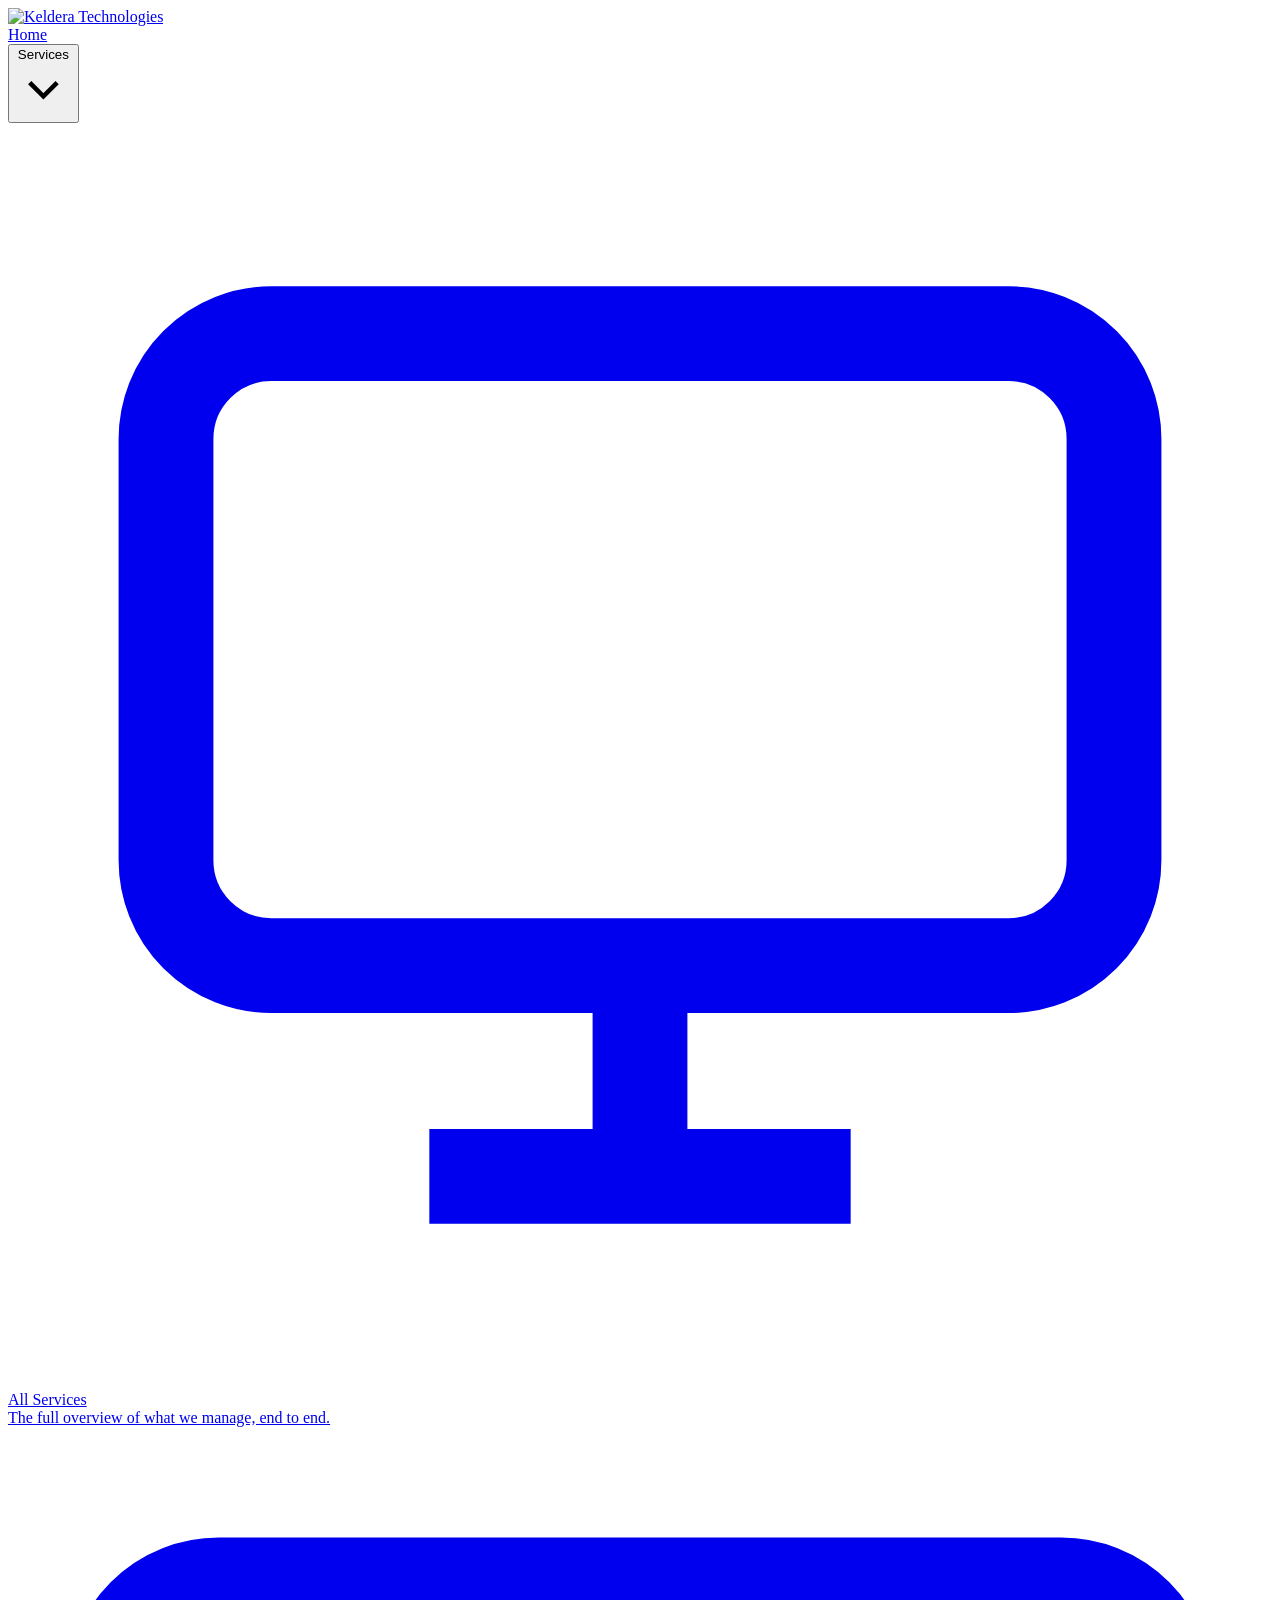
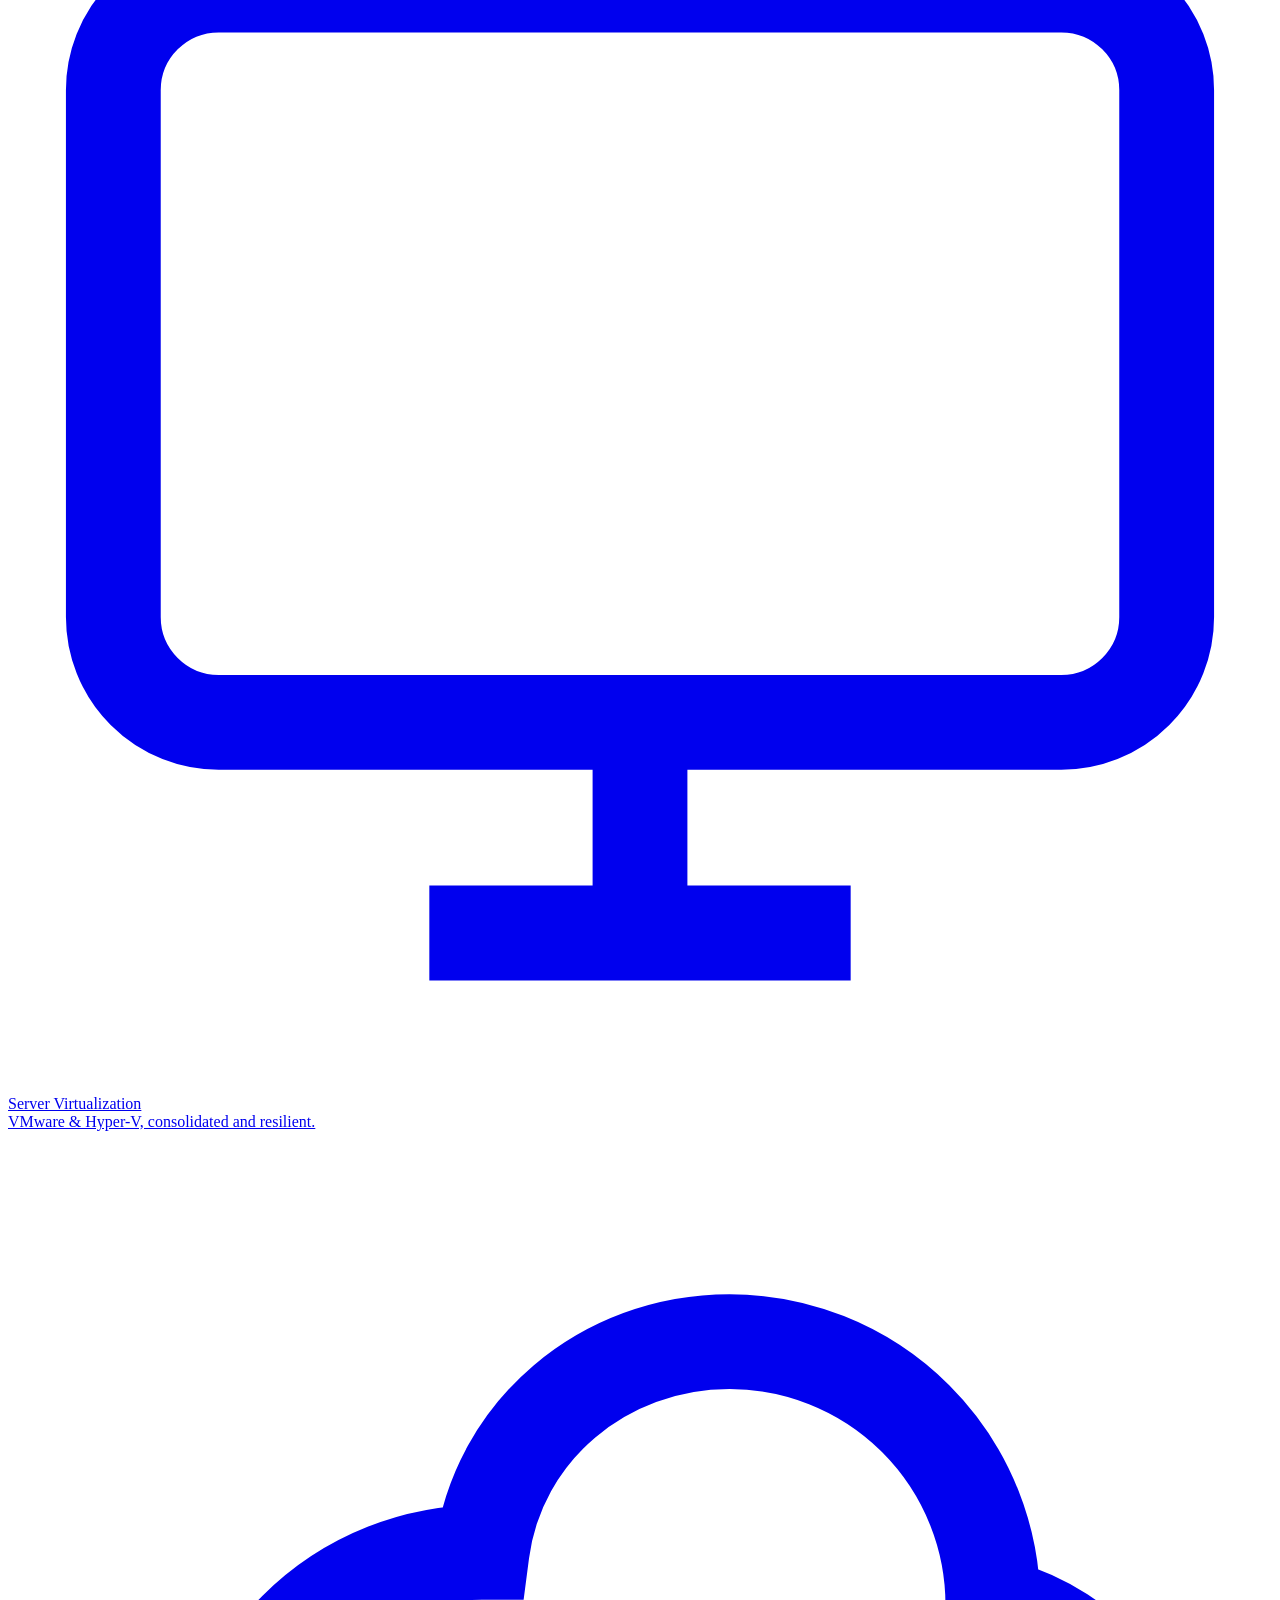
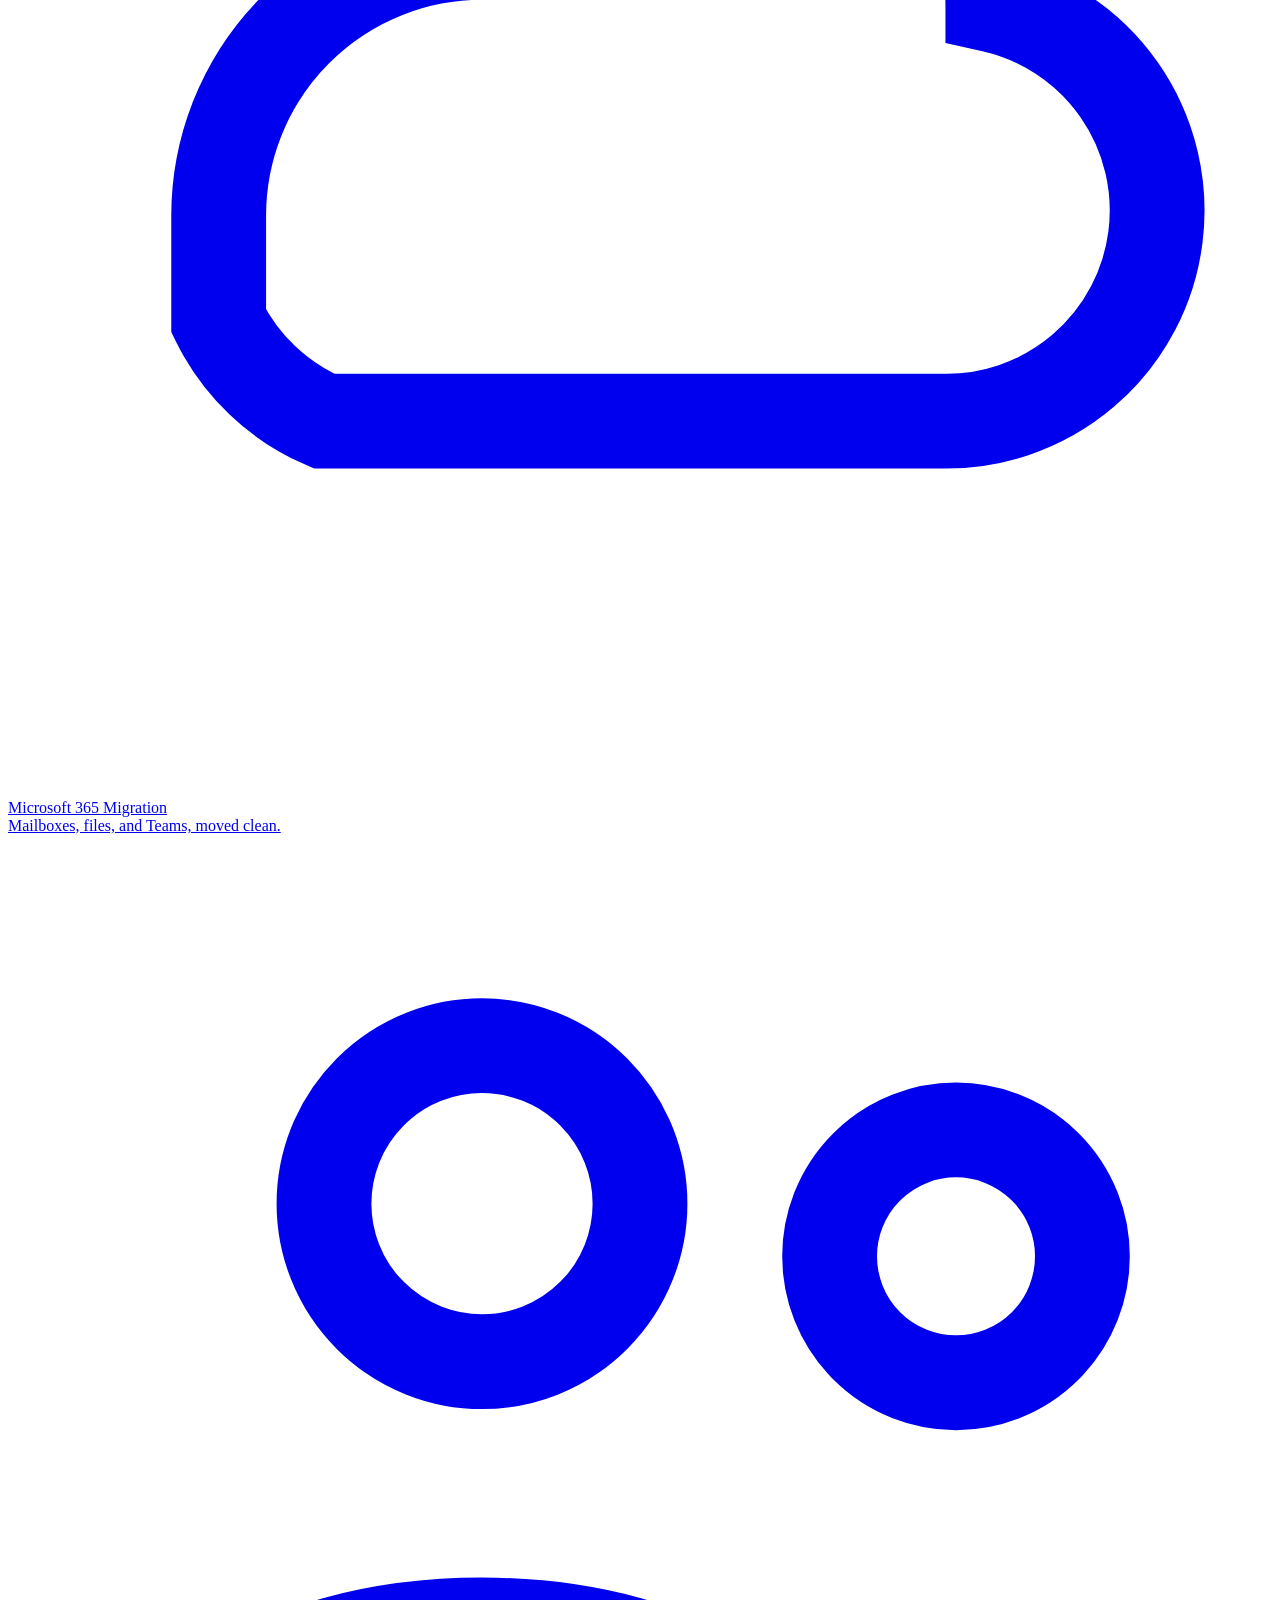
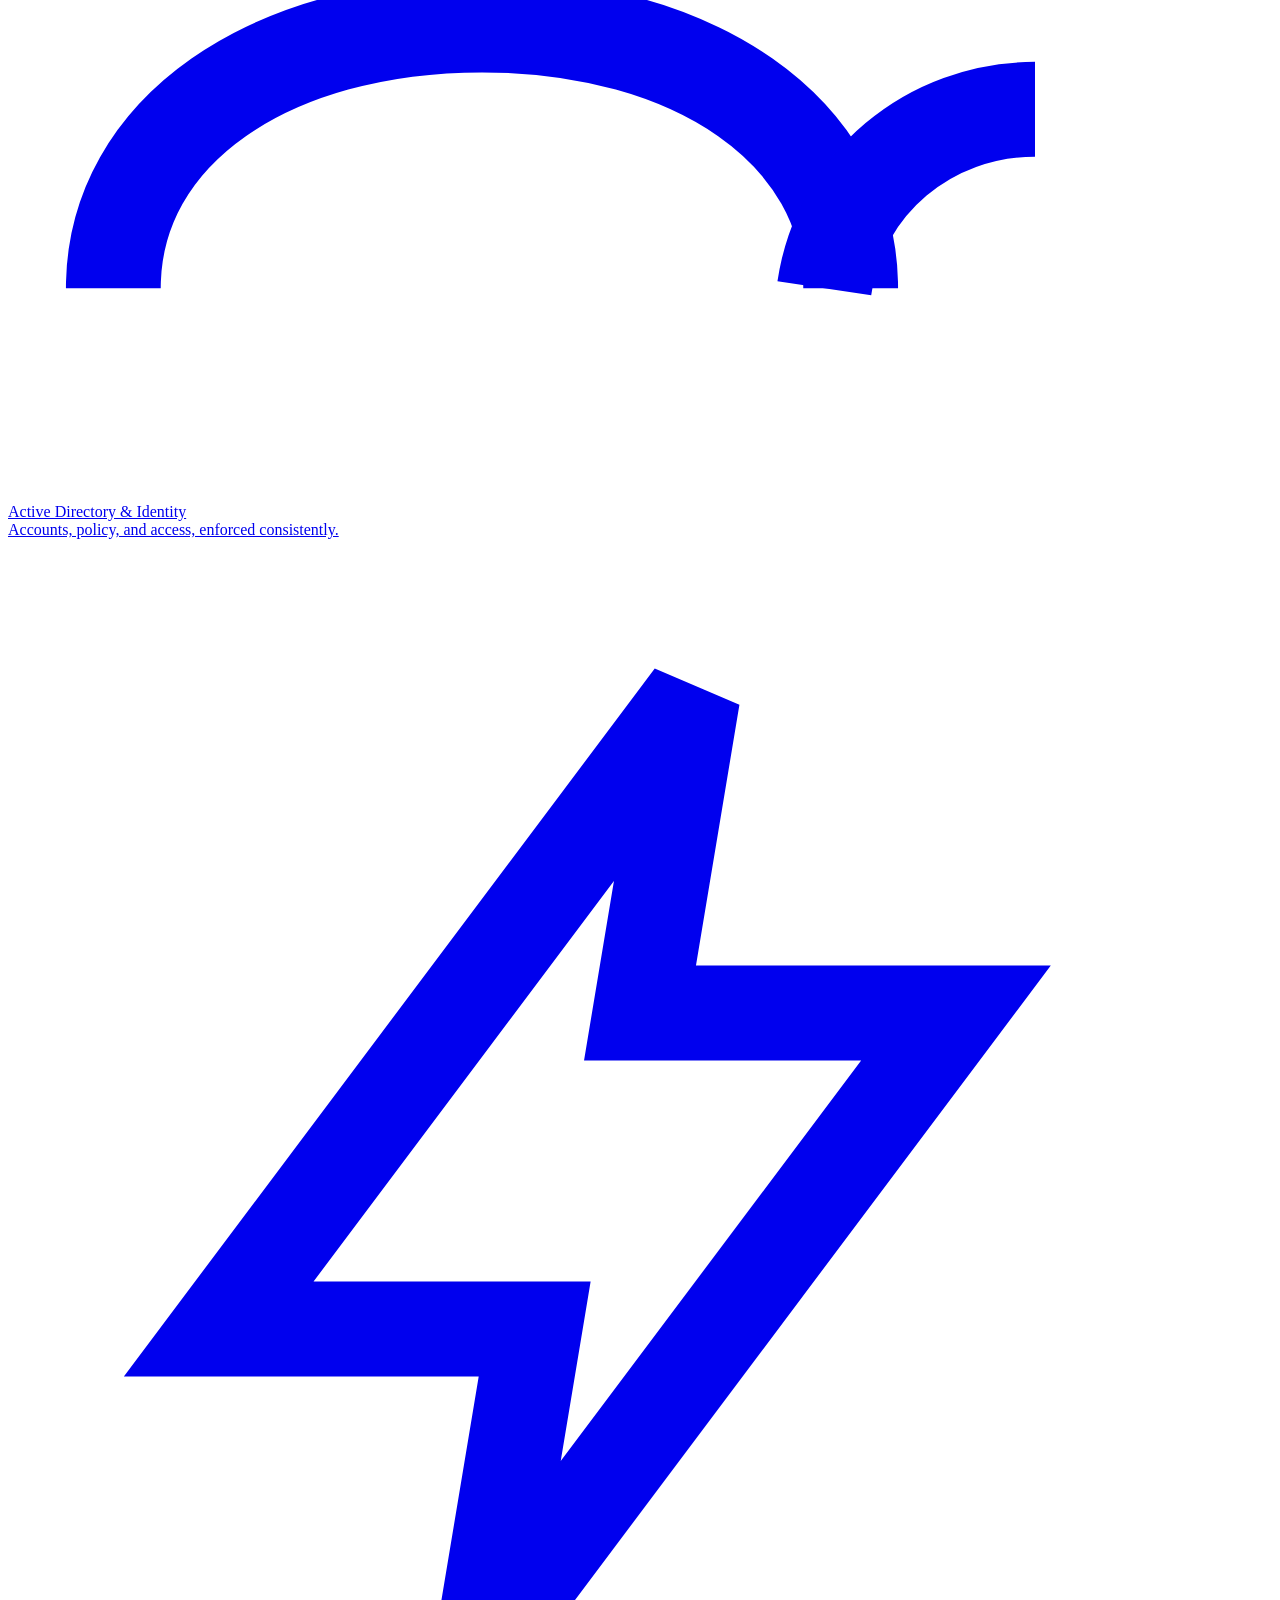
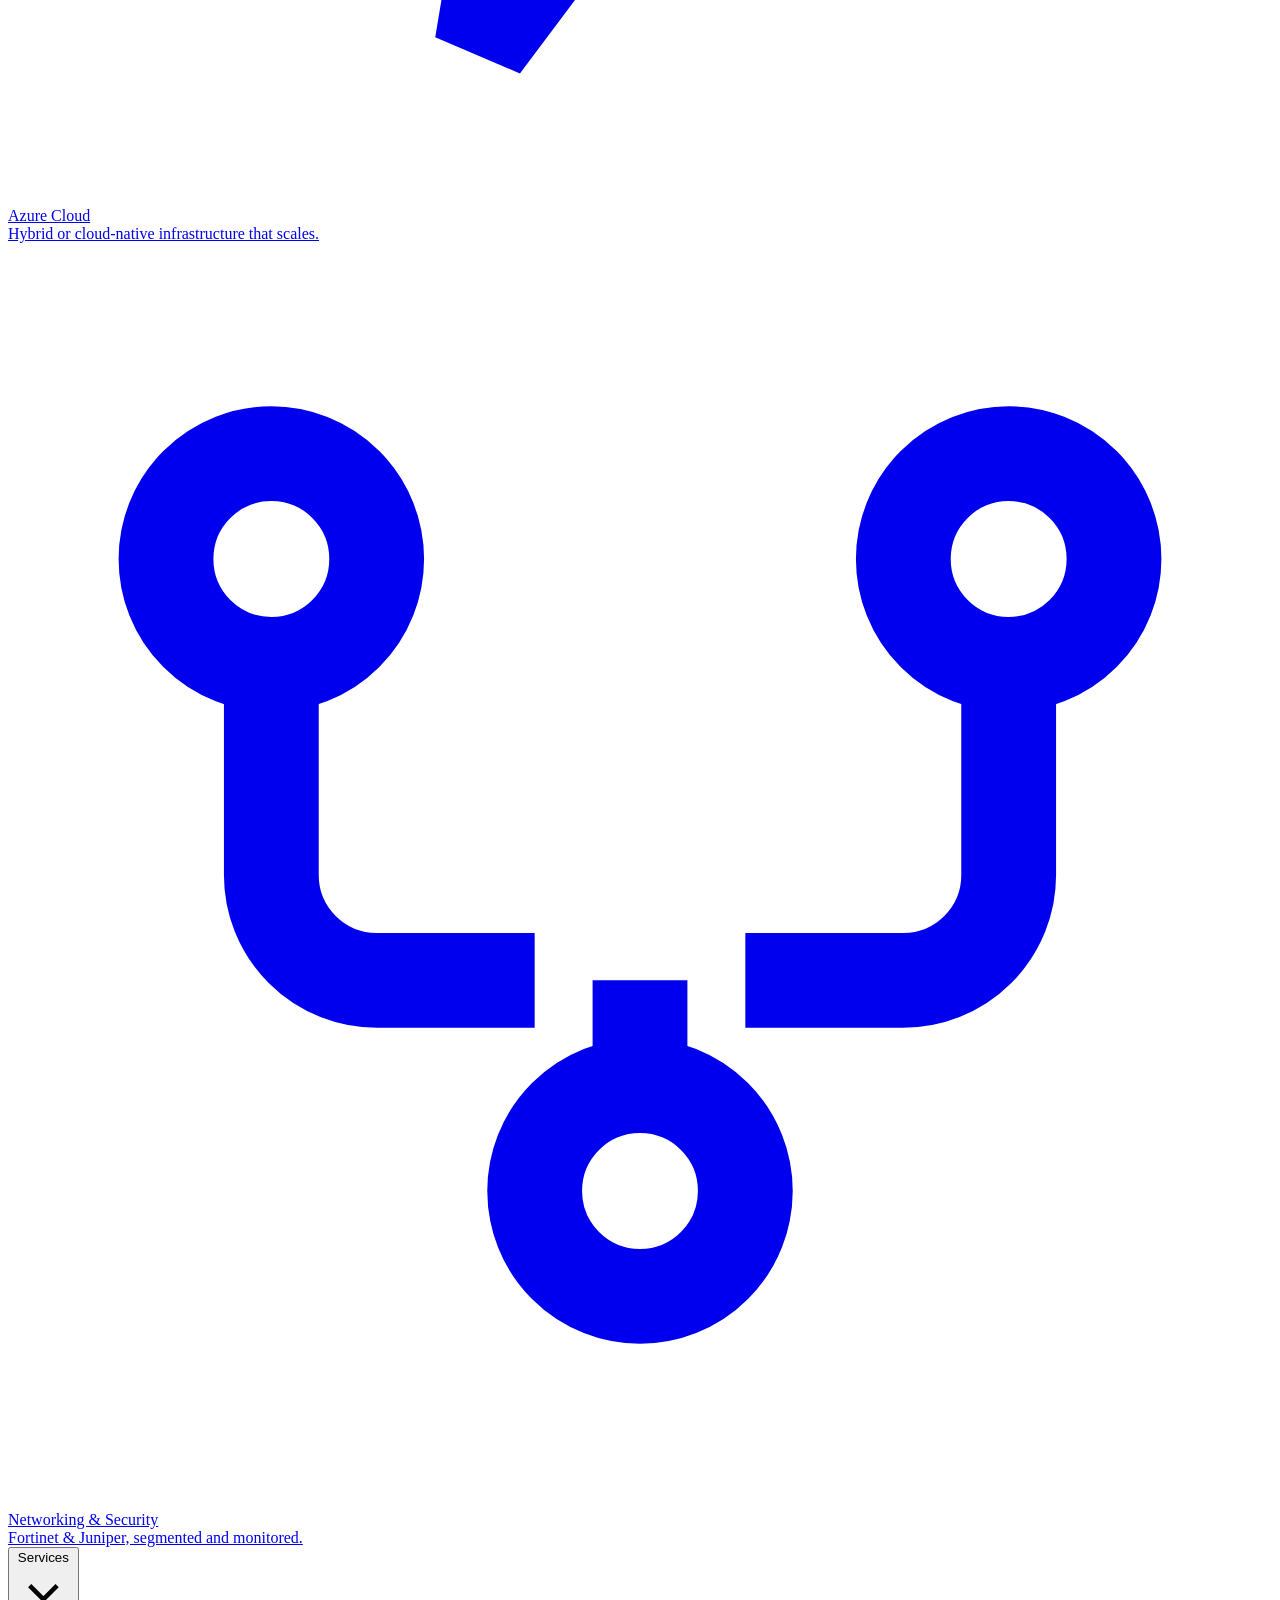
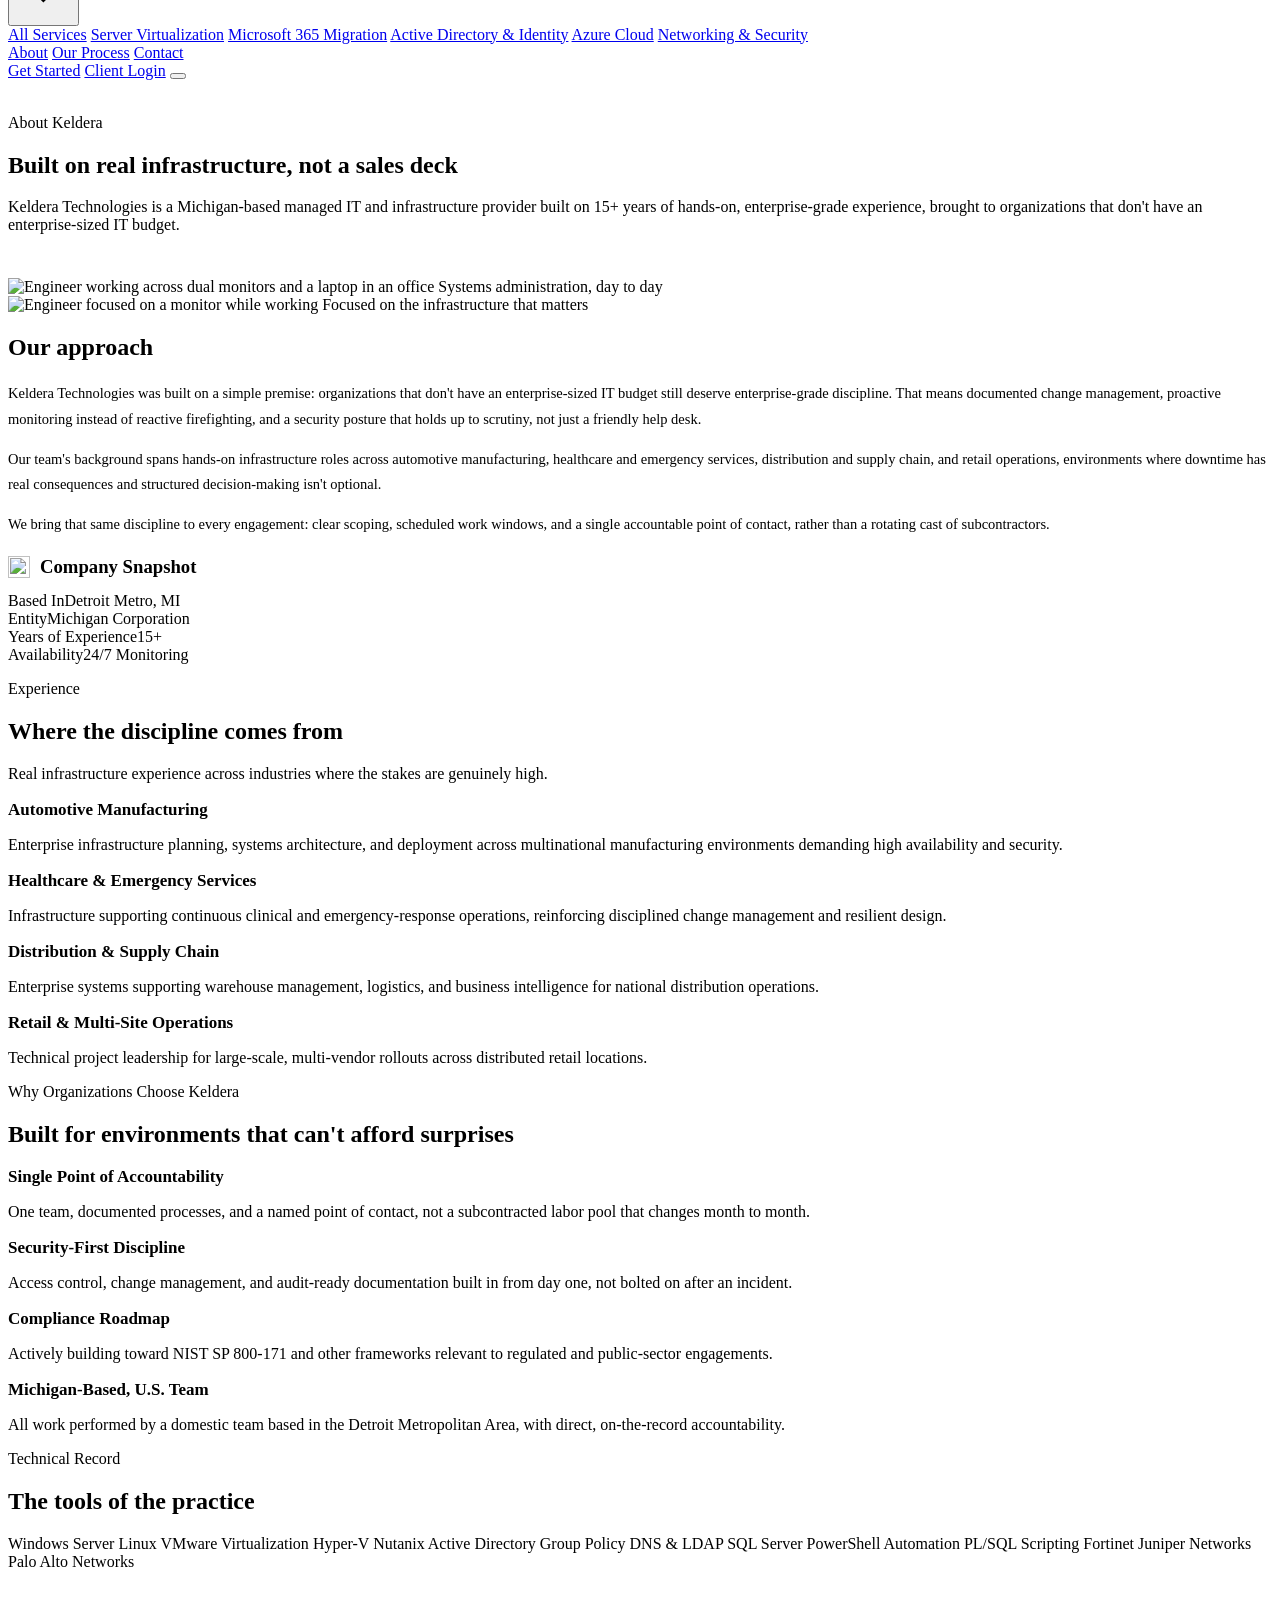
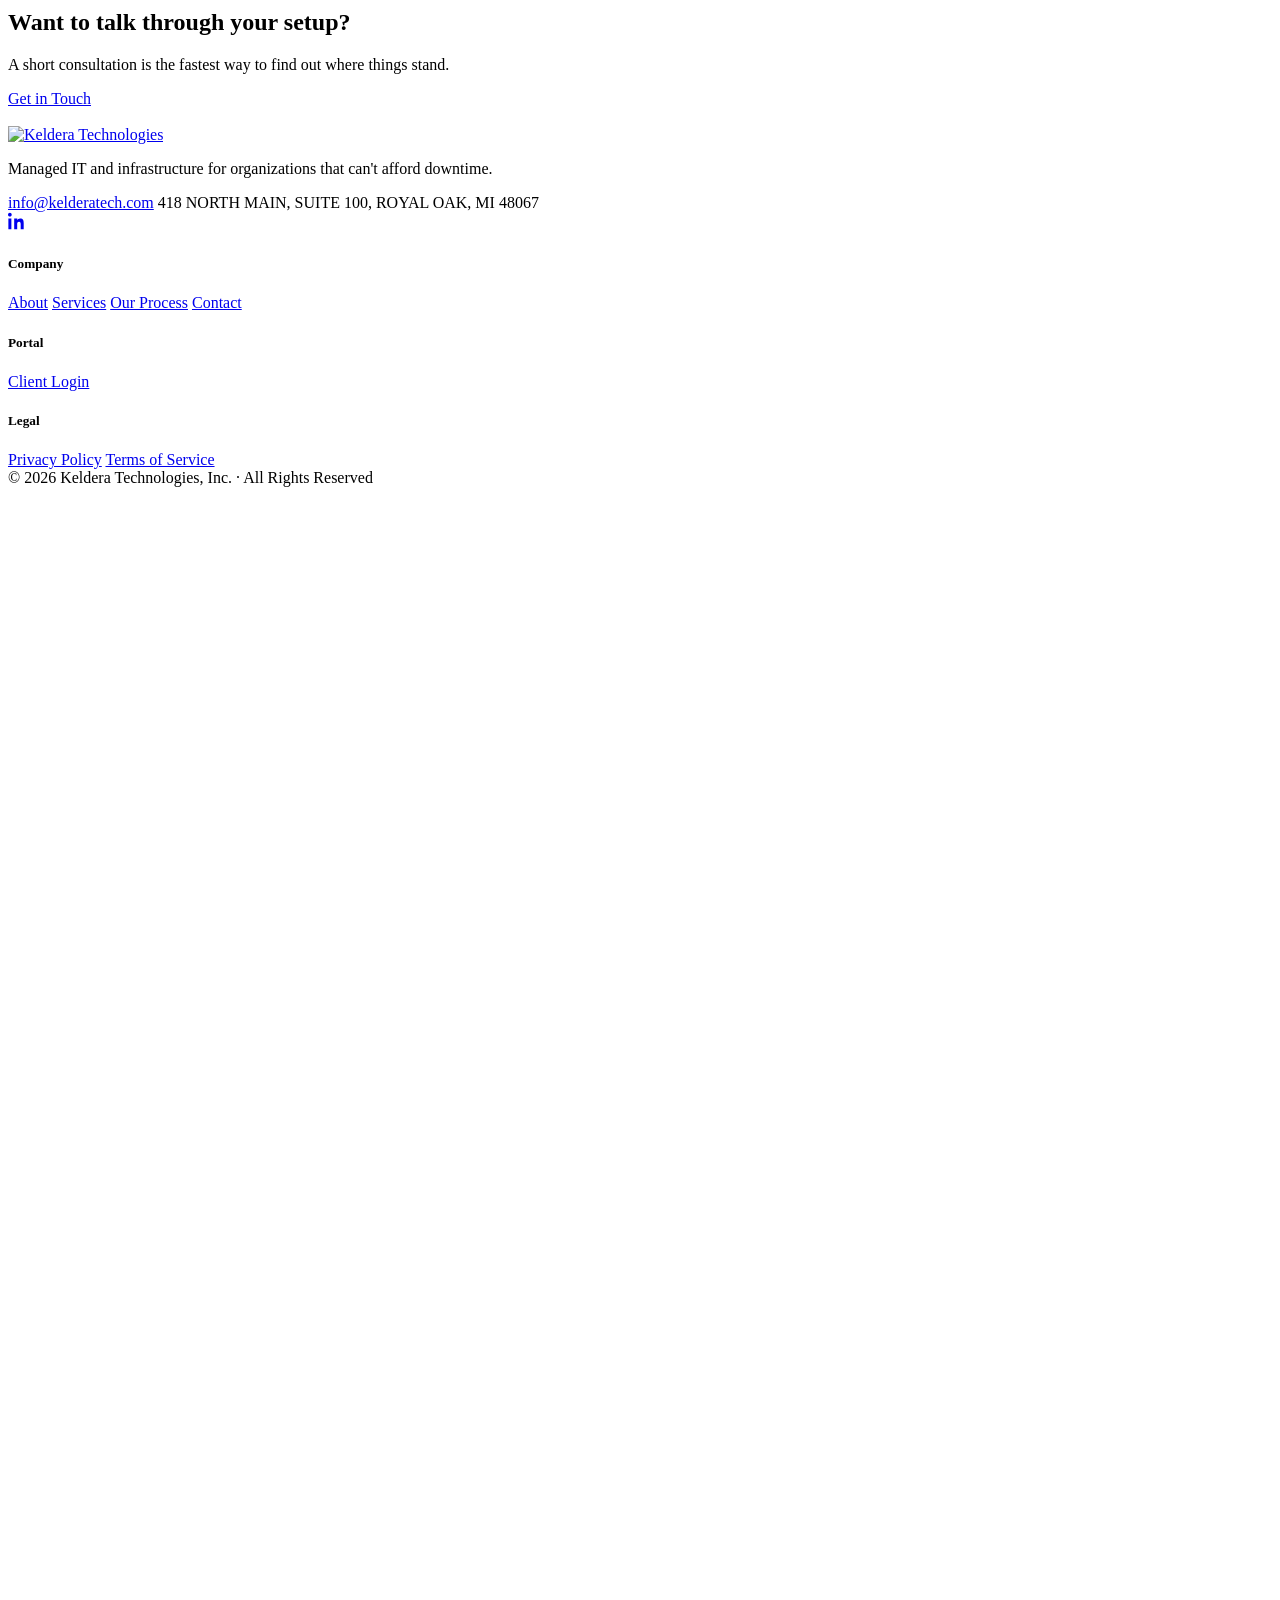
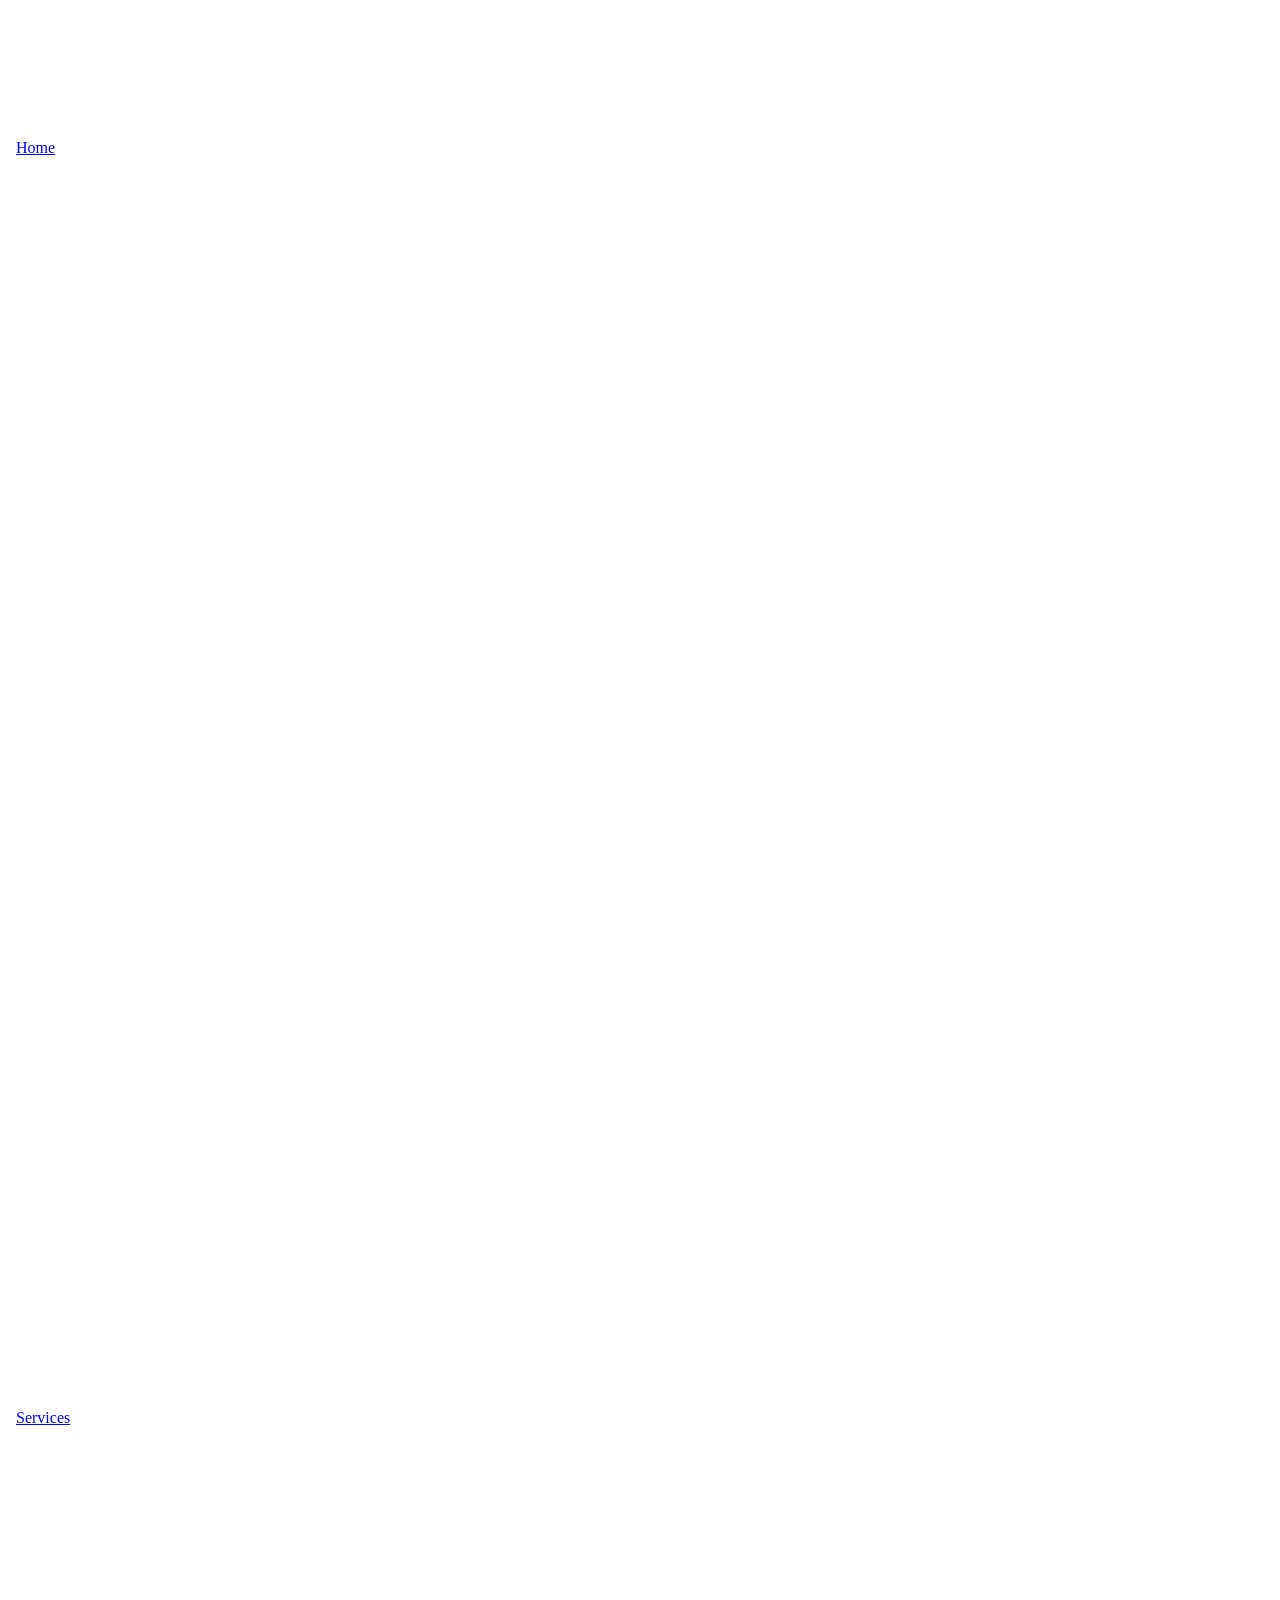
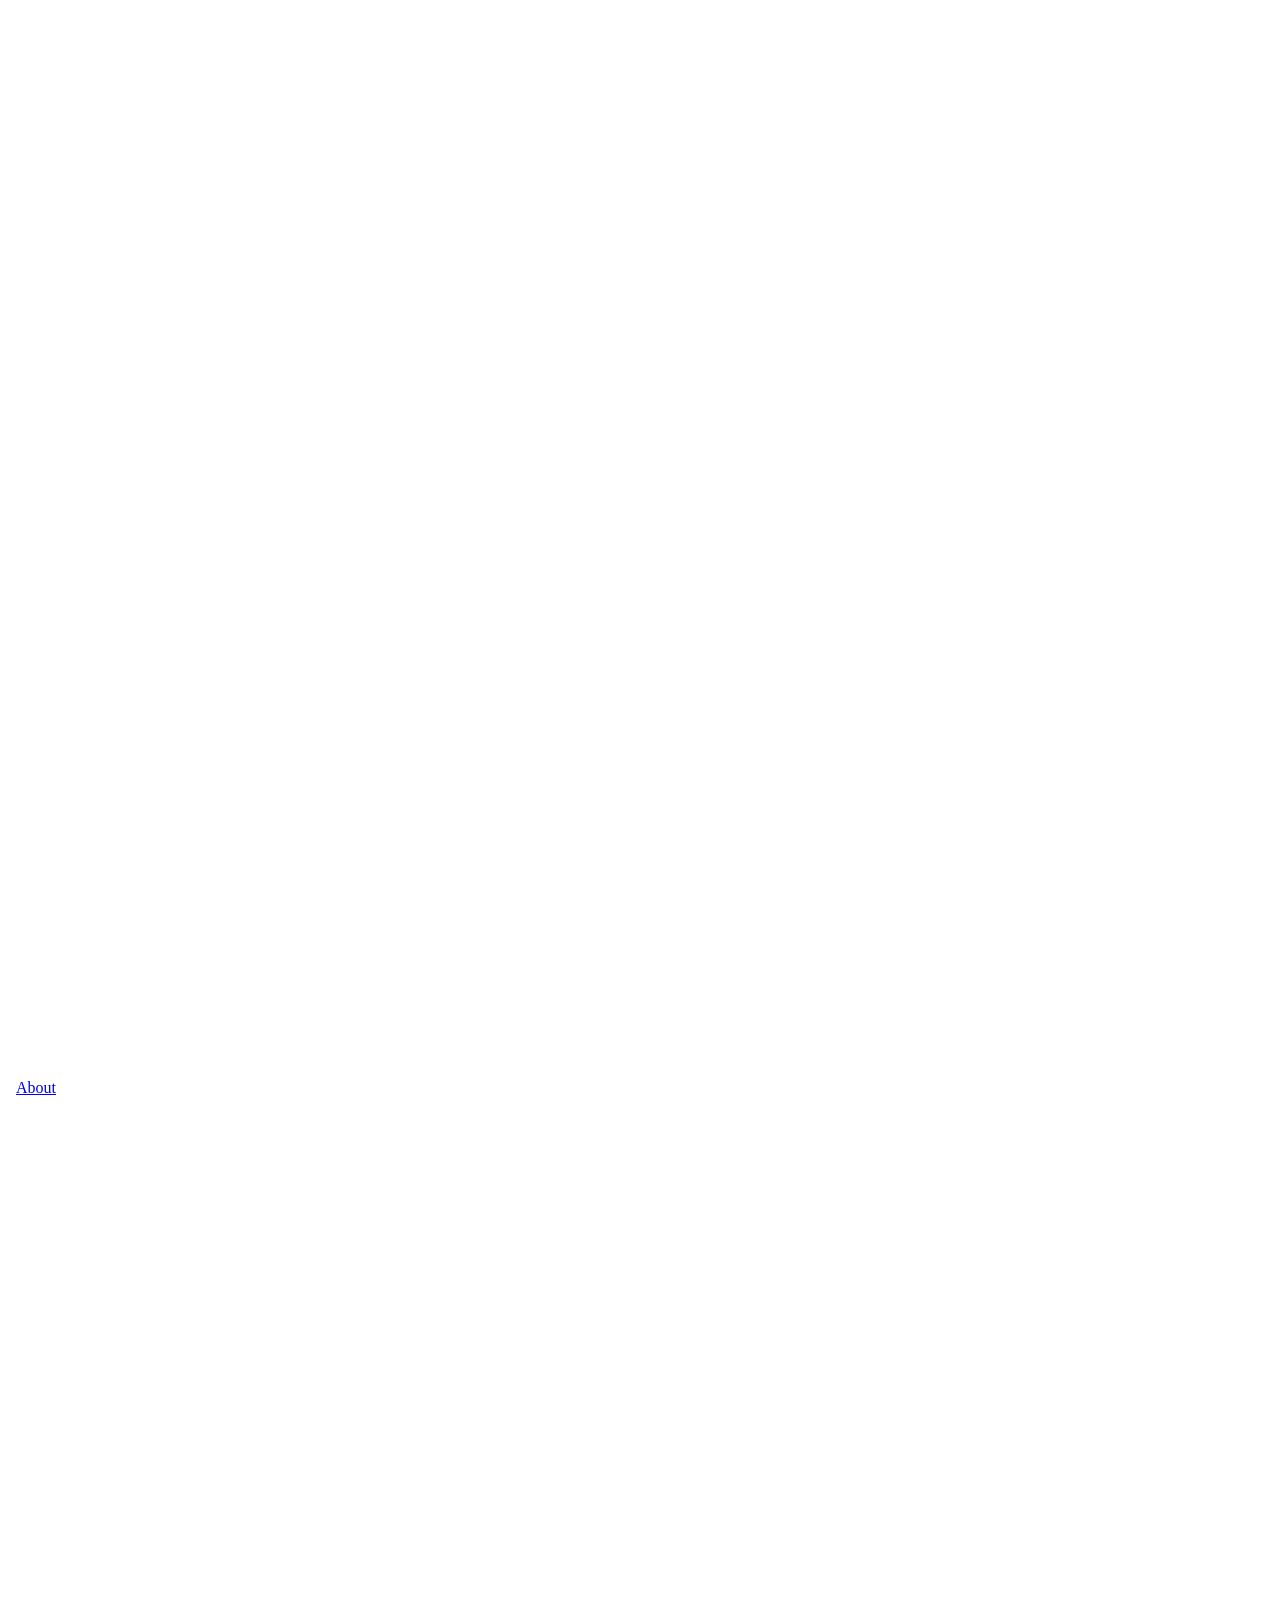
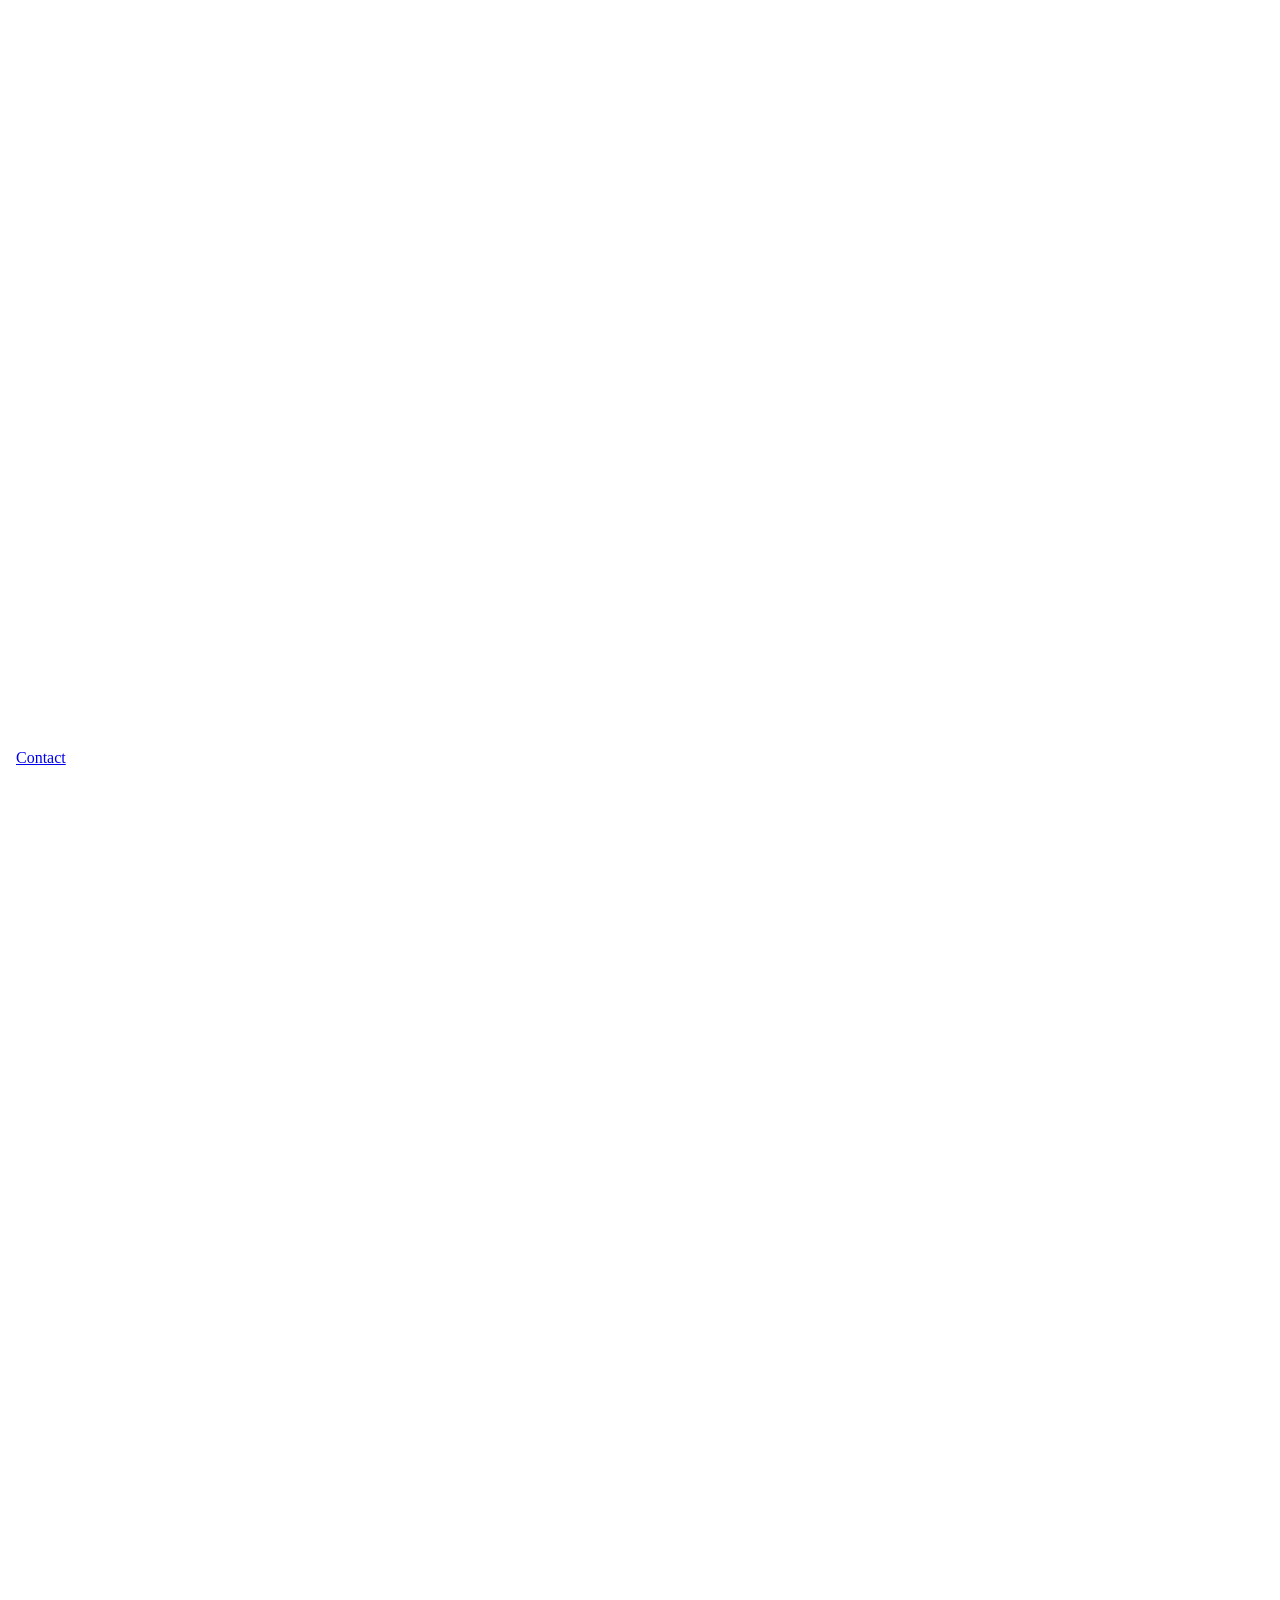
==== about.html @ b7cd6fa1 "Add files via upload" ====
<!DOCTYPE html>
<html lang="en">
<head>
<meta charset="UTF-8">
<meta name="viewport" content="width=device-width, initial-scale=1.0">
<title>About, Keldera Technologies</title>
<meta name="description" content="Keldera Technologies is a Michigan-based managed IT and infrastructure provider built on 15+ years of hands-on experience across automotive, healthcare, distribution, and retail environments.">
<link rel="preconnect" href="https://fonts.googleapis.com">
<link rel="preconnect" href="https://fonts.gstatic.com" crossorigin>
<link href="https://fonts.googleapis.com/css2?family=Manrope:wght@500;600;700;800&family=Inter:wght@400;500;600;700&family=JetBrains+Mono:wght@400;500&display=swap" rel="stylesheet">
<link rel="icon" type="image/svg+xml" href="assets/img/favicon.svg">
<link rel="stylesheet" href="assets/style.css">
</head>
<body>

<header class="nav">
  <div class="nav-inner container">
    <a href="index.html" class="brand">
      <img src="assets/img/logo.svg" alt="Keldera Technologies" class="brand-logo">
    </a>
    <nav class="nav-links">
      <a href="index.html">Home</a>

      <div class="nav-item">
        <button class="dropdown-trigger" aria-haspopup="true" aria-expanded="false">
          Services
          <svg class="chev" viewBox="0 0 24 24" fill="none" stroke="currentColor" stroke-width="2"><path d="M6 9l6 6 6-6"/></svg>
        </button>
        <div class="dropdown-panel">
          <a href="services.html" class="dd-all">
            <div class="dd-icon"><svg viewBox="0 0 24 24" fill="none" stroke="currentColor" stroke-width="1.8"><rect x="3" y="4" width="18" height="12" rx="2"/><path d="M8 20h8M12 16v4"/></svg></div>
            <div><div class="dd-title">All Services</div><div class="dd-desc">The full overview of what we manage, end to end.</div></div>
          </a>
          <a href="services.html#virtualization">
            <div class="dd-icon"><svg viewBox="0 0 24 24" fill="none" stroke="currentColor" stroke-width="1.8"><rect x="2" y="3" width="20" height="14" rx="2"/><path d="M8 21h8M12 17v4"/></svg></div>
            <div><div class="dd-title">Server Virtualization</div><div class="dd-desc">VMware &amp; Hyper-V, consolidated and resilient.</div></div>
          </a>
          <a href="services.html#m365">
            <div class="dd-icon"><svg viewBox="0 0 24 24" fill="none" stroke="currentColor" stroke-width="1.8"><path d="M4 13a5 5 0 0 1 5-5c.3-2.3 2.3-4 4.7-4a5 5 0 0 1 5 5 4 4 0 0 1-1 7.9H6a4 4 0 0 1-2-1.9z"/></svg></div>
            <div><div class="dd-title">Microsoft 365 Migration</div><div class="dd-desc">Mailboxes, files, and Teams, moved clean.</div></div>
          </a>
          <a href="services.html#active-directory">
            <div class="dd-icon"><svg viewBox="0 0 24 24" fill="none" stroke="currentColor" stroke-width="1.8"><circle cx="9" cy="7" r="3"/><path d="M2 20c0-3 3-5 7-5s7 2 7 5"/><circle cx="18" cy="8" r="2.4"/><path d="M15.5 20c.3-2 2-3.4 4-3.4"/></svg></div>
            <div><div class="dd-title">Active Directory &amp; Identity</div><div class="dd-desc">Accounts, policy, and access, enforced consistently.</div></div>
          </a>
          <a href="services.html#azure">
            <div class="dd-icon"><svg viewBox="0 0 24 24" fill="none" stroke="currentColor" stroke-width="1.8"><path d="M13 3L4 15h6l-1 6 9-12h-6l1-6z"/></svg></div>
            <div><div class="dd-title">Azure Cloud</div><div class="dd-desc">Hybrid or cloud-native infrastructure that scales.</div></div>
          </a>
          <a href="services.html#networking">
            <div class="dd-icon"><svg viewBox="0 0 24 24" fill="none" stroke="currentColor" stroke-width="1.8"><circle cx="5" cy="6" r="2"/><circle cx="19" cy="6" r="2"/><circle cx="12" cy="18" r="2"/><path d="M5 8v4a2 2 0 0 0 2 2h3M19 8v4a2 2 0 0 1-2 2h-3M12 14v2"/></svg></div>
            <div><div class="dd-title">Networking &amp; Security</div><div class="dd-desc">Fortinet &amp; Juniper, segmented and monitored.</div></div>
          </a>
        </div>
      </div>

      <button class="mobile-sub-toggle">
        Services
        <svg class="chev" viewBox="0 0 24 24" fill="none" stroke="currentColor" stroke-width="2"><path d="M6 9l6 6 6-6"/></svg>
      </button>
      <div class="mobile-sub-panel">
        <a href="services.html">All Services</a>
        <a href="services.html#virtualization">Server Virtualization</a>
        <a href="services.html#m365">Microsoft 365 Migration</a>
        <a href="services.html#active-directory">Active Directory &amp; Identity</a>
        <a href="services.html#azure">Azure Cloud</a>
        <a href="services.html#networking">Networking &amp; Security</a>
      </div>

      <a href="about.html">About</a>
      <a href="index.html#process">Our Process</a>
      <a href="contact.html">Contact</a>
    </nav>
    <div class="nav-actions">
      <a href="contact.html" class="btn btn-ghost">Get Started</a>
      <a href="login.html" class="btn btn-grad">Client Login</a>
      <button class="nav-toggle" aria-label="Toggle menu" aria-expanded="false">
        <span class="bars"><span></span><span></span><span></span></span>
      </button>
    </div>
  </div>
</header>
<div class="nav-overlay"></div>

<main>
  <section class="simple-page wm-host" style="padding-bottom:0;">
    <img src="assets/img/favicon.svg" class="watermark wm-tr" alt="">
    <div class="container">
      <p class="eyebrow reveal in">About Keldera</p>
      <h1 class="reveal in">Built on real infrastructure, not a sales deck</h1>
      <p class="section-lead reveal in" style="margin-top:14px; margin-bottom:44px;">Keldera Technologies is a Michigan-based managed IT and infrastructure provider built on 15+ years of hands-on, enterprise-grade experience, brought to organizations that don't have an enterprise-sized IT budget.</p>
    </div>
  </section>

  <section class="section-tight" style="padding-top:0;">
    <div class="container">
      <div class="photo-grid cols-2 reveal">
        <div class="photo-card">
          <img src="assets/img/eng-dual-monitors.jpg" alt="Engineer working across dual monitors and a laptop in an office">
          <span class="cap">Systems administration, day to day</span>
        </div>
        <div class="photo-card">
          <img src="assets/img/eng-focused.jpg" alt="Engineer focused on a monitor while working">
          <span class="cap">Focused on the infrastructure that matters</span>
        </div>
      </div>
    </div>
  </section>

  <section class="section-tight">
    <div class="container grid-2" style="align-items:start; gap:40px;">
      <div class="reveal">
        <h2 class="h-section" style="font-size:24px;">Our approach</h2>
        <p style="font-size:14.5px; line-height:1.75; color:var(--text-dim); margin-bottom:14px;">Keldera Technologies was built on a simple premise: organizations that don't have an enterprise-sized IT budget still deserve enterprise-grade discipline. That means documented change management, proactive monitoring instead of reactive firefighting, and a security posture that holds up to scrutiny, not just a friendly help desk.</p>
        <p style="font-size:14.5px; line-height:1.75; color:var(--text-dim); margin-bottom:14px;">Our team's background spans hands-on infrastructure roles across automotive manufacturing, healthcare and emergency services, distribution and supply chain, and retail operations, environments where downtime has real consequences and structured decision-making isn't optional.</p>
        <p style="font-size:14.5px; line-height:1.75; color:var(--text-dim);">We bring that same discipline to every engagement: clear scoping, scheduled work windows, and a single accountable point of contact, rather than a rotating cast of subcontractors.</p>
      </div>
      <div class="reveal">
        <div class="card">
          <h3 style="margin-bottom:14px; display:flex; align-items:center; gap:10px;"><img src="assets/img/favicon.svg" alt="" style="width:22px;height:22px;">Company Snapshot</h3>
          <div class="status-rows">
            <div class="status-row"><span class="name">Based In</span><span class="val">Detroit Metro, MI</span></div>
            <div class="status-row"><span class="name">Entity</span><span class="val">Michigan Corporation</span></div>
            <div class="status-row"><span class="name">Years of Experience</span><span class="val">15+</span></div>
            <div class="status-row"><span class="name">Availability</span><span class="val">24/7 Monitoring</span></div>
          </div>
        </div>
      </div>
    </div>
  </section>

  <section class="section-tint-azure">
    <div class="container">
      <div class="section-head reveal">
        <p class="eyebrow">Experience</p>
        <h2 class="h-section">Where the discipline comes from</h2>
        <p class="section-lead">Real infrastructure experience across industries where the stakes are genuinely high.</p>
      </div>
      <div class="grid-2" style="gap:24px;">
        <div class="card reveal">
          <h3 style="font-size:17px; margin-bottom:8px;">Automotive Manufacturing</h3>
          <p>Enterprise infrastructure planning, systems architecture, and deployment across multinational manufacturing environments demanding high availability and security.</p>
        </div>
        <div class="card reveal">
          <h3 style="font-size:17px; margin-bottom:8px;">Healthcare &amp; Emergency Services</h3>
          <p>Infrastructure supporting continuous clinical and emergency-response operations, reinforcing disciplined change management and resilient design.</p>
        </div>
        <div class="card reveal">
          <h3 style="font-size:17px; margin-bottom:8px;">Distribution &amp; Supply Chain</h3>
          <p>Enterprise systems supporting warehouse management, logistics, and business intelligence for national distribution operations.</p>
        </div>
        <div class="card reveal">
          <h3 style="font-size:17px; margin-bottom:8px;">Retail &amp; Multi-Site Operations</h3>
          <p>Technical project leadership for large-scale, multi-vendor rollouts across distributed retail locations.</p>
        </div>
      </div>
    </div>
  </section>

  <section class="section-tight">
    <div class="container">
      <div class="section-head reveal">
        <p class="eyebrow">Why Organizations Choose Keldera</p>
        <h2 class="h-section">Built for environments that can't afford surprises</h2>
      </div>
      <div class="grid-2" style="gap:24px;">
        <div class="card reveal">
          <h3 style="font-size:17px; margin-bottom:8px;">Single Point of Accountability</h3>
          <p>One team, documented processes, and a named point of contact, not a subcontracted labor pool that changes month to month.</p>
        </div>
        <div class="card reveal">
          <h3 style="font-size:17px; margin-bottom:8px;">Security-First Discipline</h3>
          <p>Access control, change management, and audit-ready documentation built in from day one, not bolted on after an incident.</p>
        </div>
        <div class="card reveal">
          <h3 style="font-size:17px; margin-bottom:8px;">Compliance Roadmap</h3>
          <p>Actively building toward NIST SP 800-171 and other frameworks relevant to regulated and public-sector engagements.</p>
        </div>
        <div class="card reveal">
          <h3 style="font-size:17px; margin-bottom:8px;">Michigan-Based, U.S. Team</h3>
          <p>All work performed by a domestic team based in the Detroit Metropolitan Area, with direct, on-the-record accountability.</p>
        </div>
      </div>
    </div>
  </section>

  <section>
    <div class="container">
      <div class="section-head reveal">
        <p class="eyebrow">Technical Record</p>
        <h2 class="h-section">The tools of the practice</h2>
      </div>
      <div class="pill-grid reveal">
        <span class="pill">Windows Server</span>
        <span class="pill">Linux</span>
        <span class="pill">VMware Virtualization</span>
        <span class="pill">Hyper-V</span>
        <span class="pill">Nutanix</span>
        <span class="pill">Active Directory</span>
        <span class="pill">Group Policy</span>
        <span class="pill">DNS & LDAP</span>
        <span class="pill">SQL Server</span>
        <span class="pill">PowerShell Automation</span>
        <span class="pill">PL/SQL Scripting</span>
        <span class="pill">Fortinet</span>
        <span class="pill">Juniper Networks</span>
        <span class="pill">Palo Alto Networks</span>
      </div>
    </div>
  </section>

  <section>
    <div class="container">
      <div class="cta-band reveal">
        <img src="assets/img/favicon.svg" class="seal-badge cta-seal" alt="">
        <h2>Want to talk through your setup?</h2>
        <p>A short consultation is the fastest way to find out where things stand.</p>
        <a href="contact.html" class="btn btn-grad btn-lg">Get in Touch</a>
      </div>
    </div>
  </section>
</main>

<footer>
  <img src="assets/img/favicon.svg" class="watermark wm-navy wm-br" alt="">
  <div class="container">
    <div class="footer-grid">
      <div class="footer-brand">
        <a href="index.html" class="brand">
          <img src="assets/img/logo-reversed.svg" alt="Keldera Technologies" class="brand-logo">
        </a>
        <p>Managed IT and infrastructure for organizations that can't afford downtime.</p>
        <div class="footer-contact">
          <a href="mailto:info@kelderatech.com">info@kelderatech.com</a>
          <span>418 NORTH MAIN, SUITE 100, ROYAL OAK, MI 48067</span>
        </div>
        <div class="social-row">
          <a href="https://www.linkedin.com/company/keldera-technologies" target="_blank" rel="noopener" aria-label="Keldera Technologies on LinkedIn" class="social-icon">
            <svg viewBox="0 0 24 24" fill="currentColor" width="18" height="18"><path d="M4.98 3.5C4.98 4.88 3.87 6 2.5 6S0 4.88 0 3.5 1.12 1 2.5 1s2.48 1.12 2.48 2.5zM.5 8.75h4V23h-4V8.75zM8.5 8.75h3.83v1.95h.05c.53-1 1.83-2.05 3.77-2.05 4.03 0 4.77 2.65 4.77 6.1V23h-4v-6.5c0-1.55-.03-3.55-2.17-3.55-2.17 0-2.5 1.7-2.5 3.44V23h-4V8.75z"/></svg>
          </a>
        </div>
      </div>
      <div class="footer-col">
        <h5>Company</h5>
        <a href="about.html">About</a>
        <a href="services.html">Services</a>
        <a href="index.html#process">Our Process</a>
        <a href="contact.html">Contact</a>
      </div>
      <div class="footer-col">
        <h5>Portal</h5>
        <a href="login.html">Client Login</a>
      </div>
      <div class="footer-col">
        <h5>Legal</h5>
        <a href="privacy.html">Privacy Policy</a>
        <a href="terms.html">Terms of Service</a>
      </div>
    </div>
    <div class="footer-bottom">
      <span>© 2026 Keldera Technologies, Inc. &middot; All Rights Reserved</span>
      
    </div>
  </div>
</footer>

<nav class="tabbar">
  <div class="tabbar-inner container" style="padding:0 8px;">
    <a href="index.html" class="tab"><svg viewBox="0 0 24 24" fill="none" stroke-width="1.8"><path d="M3 11l9-8 9 8M5 10v10h14V10"/></svg>Home</a>
    <a href="services.html" class="tab"><svg viewBox="0 0 24 24" fill="none" stroke-width="1.8"><rect x="4" y="4" width="7" height="7"/><rect x="13" y="4" width="7" height="7"/><rect x="4" y="13" width="7" height="7"/><rect x="13" y="13" width="7" height="7"/></svg>Services</a>
    <a href="about.html" class="tab"><svg viewBox="0 0 24 24" fill="none" stroke-width="1.8"><circle cx="12" cy="8" r="4"/><path d="M4 20c0-4 4-6 8-6s8 2 8 6"/></svg>About</a>
    <a href="contact.html" class="tab"><svg viewBox="0 0 24 24" fill="none" stroke-width="1.8"><path d="M4 6h16v12H4z"/><path d="M4 7l8 6 8-6"/></svg>Contact</a>
    <a href="login.html" class="tab"><svg viewBox="0 0 24 24" fill="none" stroke-width="1.8"><rect x="5" y="10" width="14" height="10" rx="2"/><path d="M8 10V7a4 4 0 0 1 8 0v3"/></svg>Login</a>
  </div>
</nav>

<script src="assets/script.js"></script>
</body>
</html>
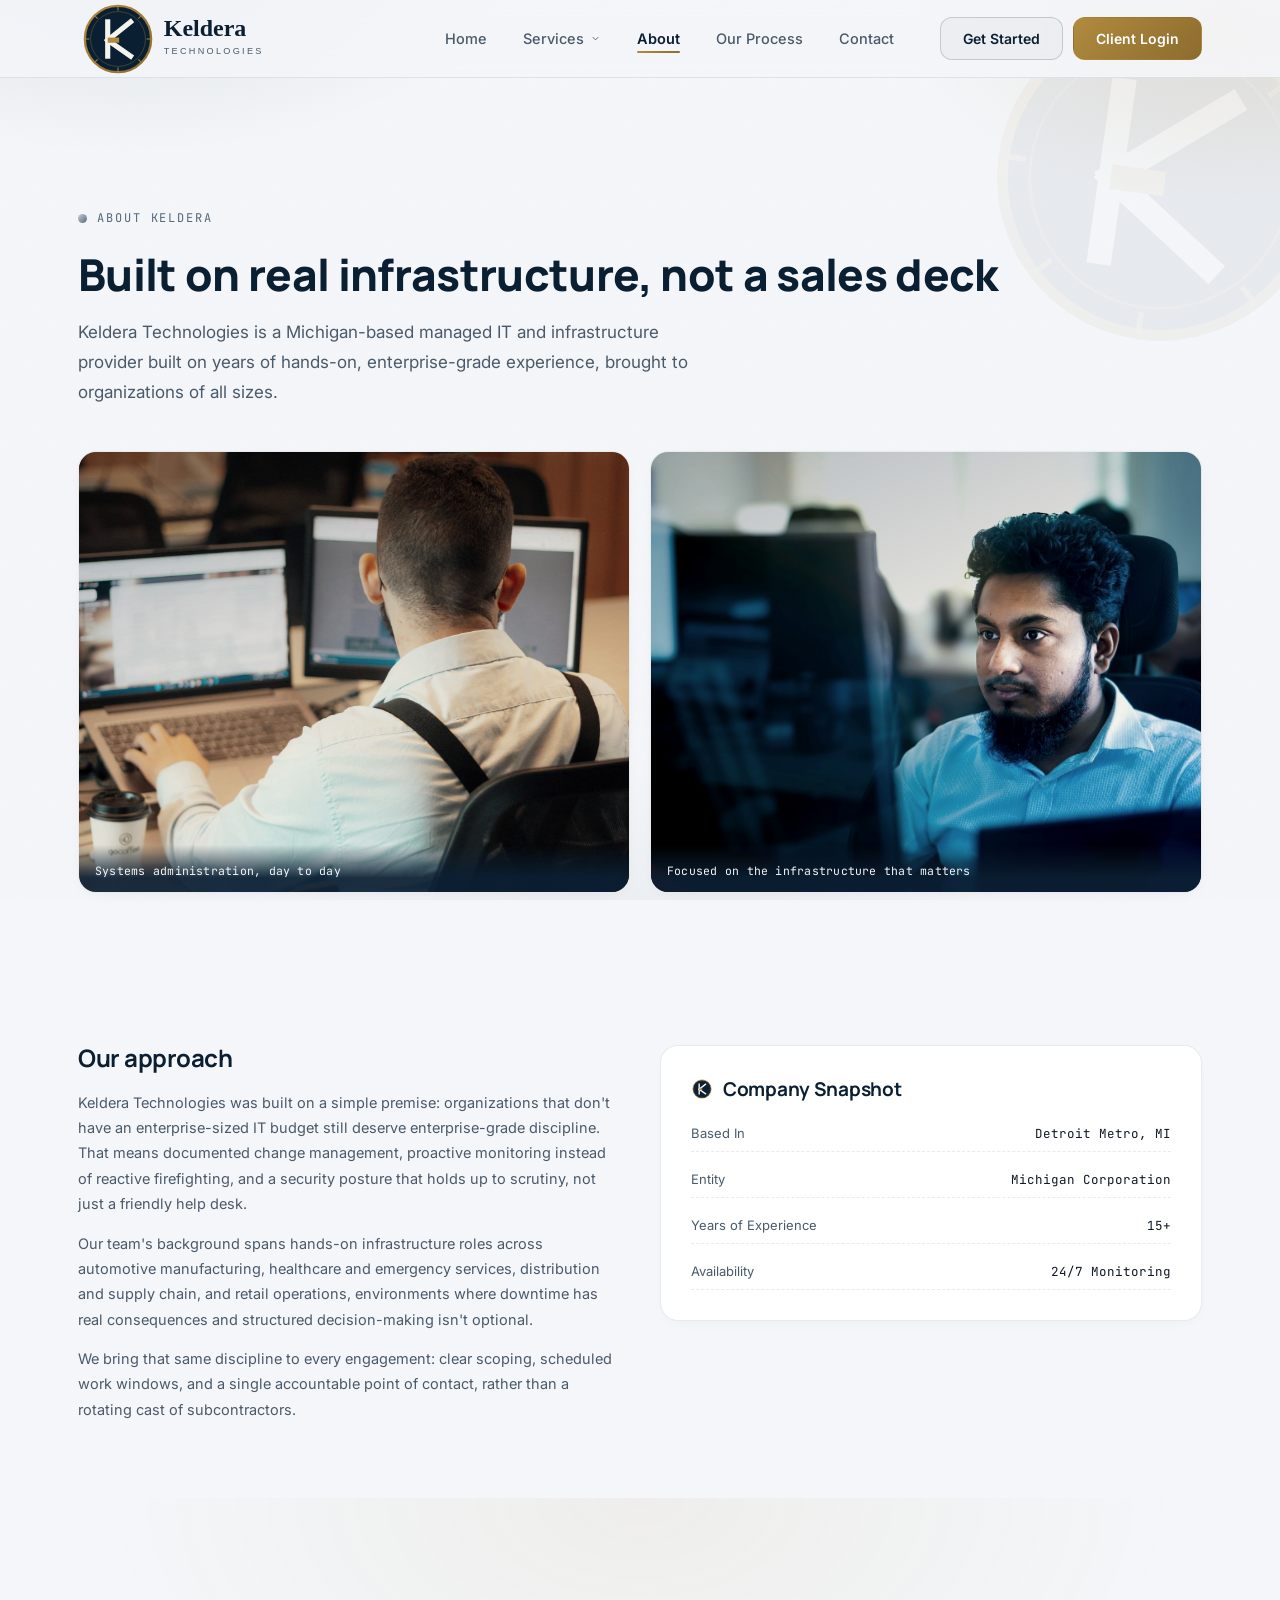
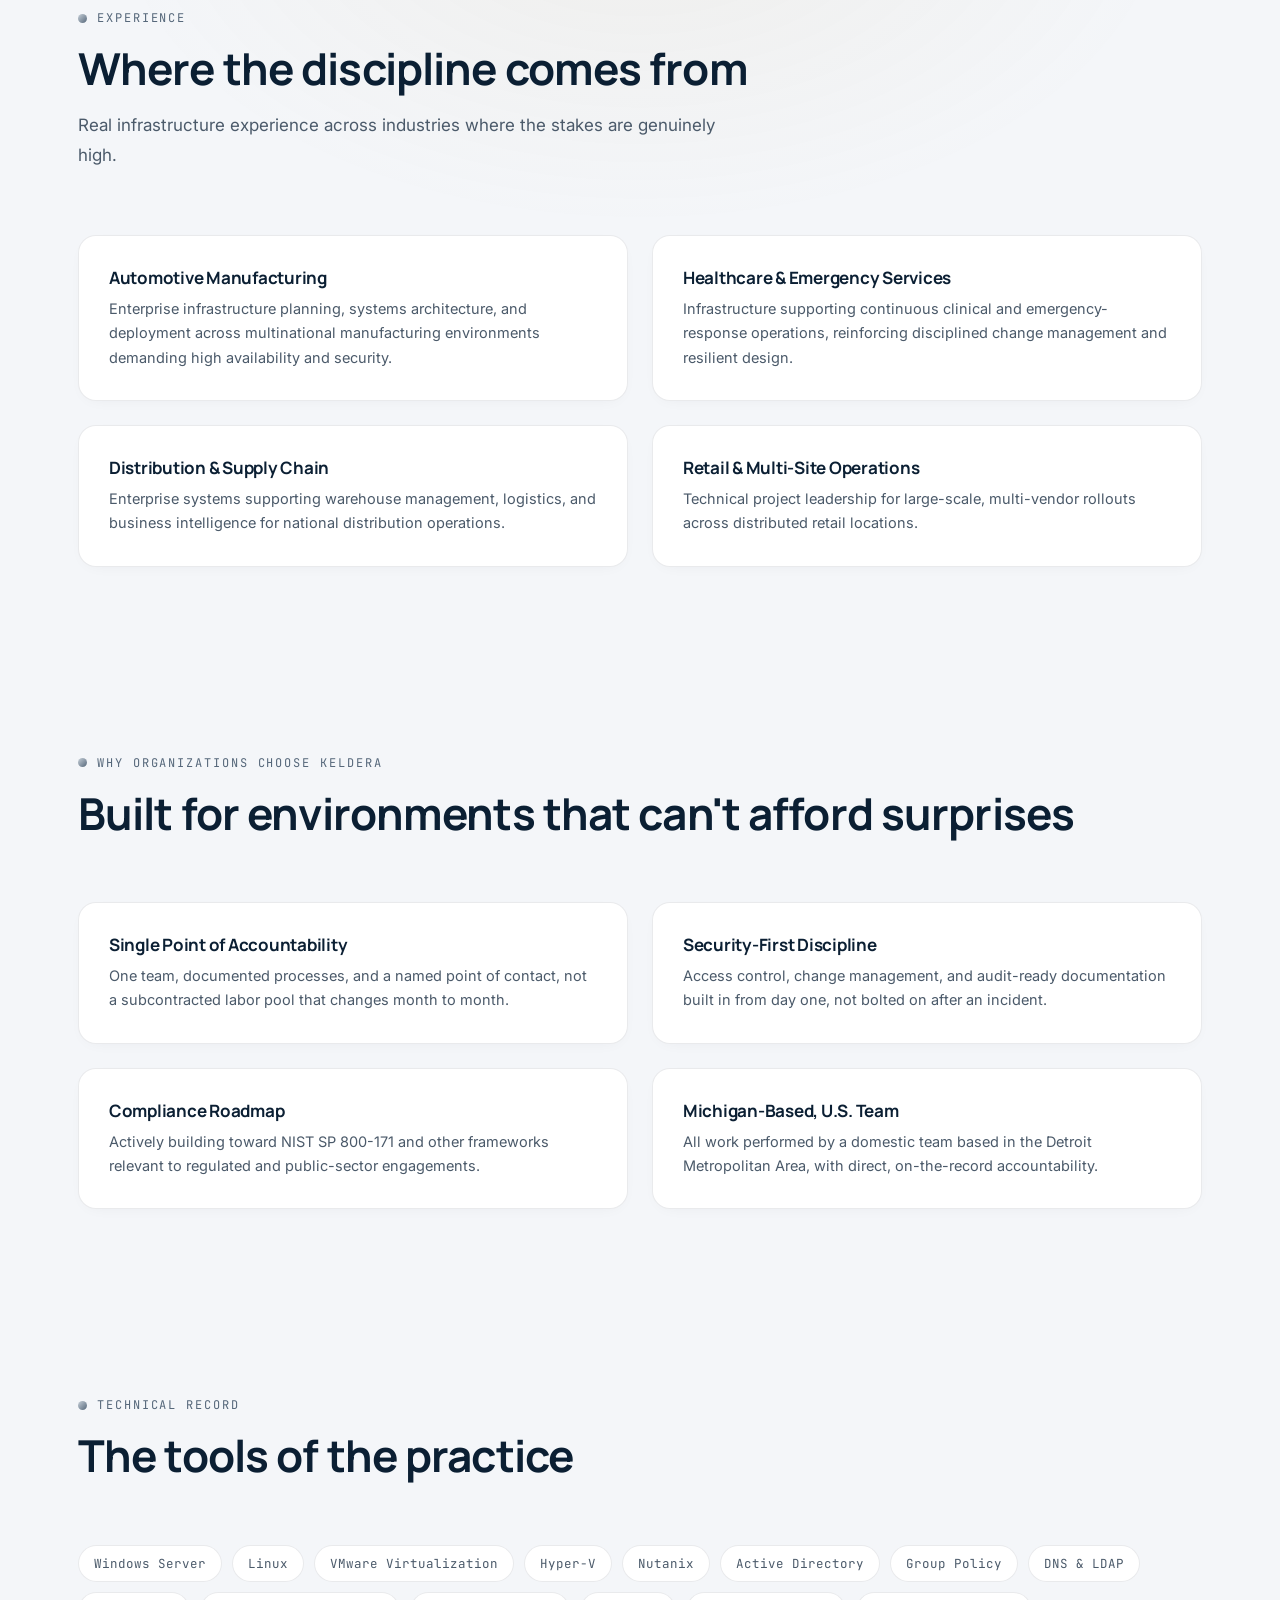
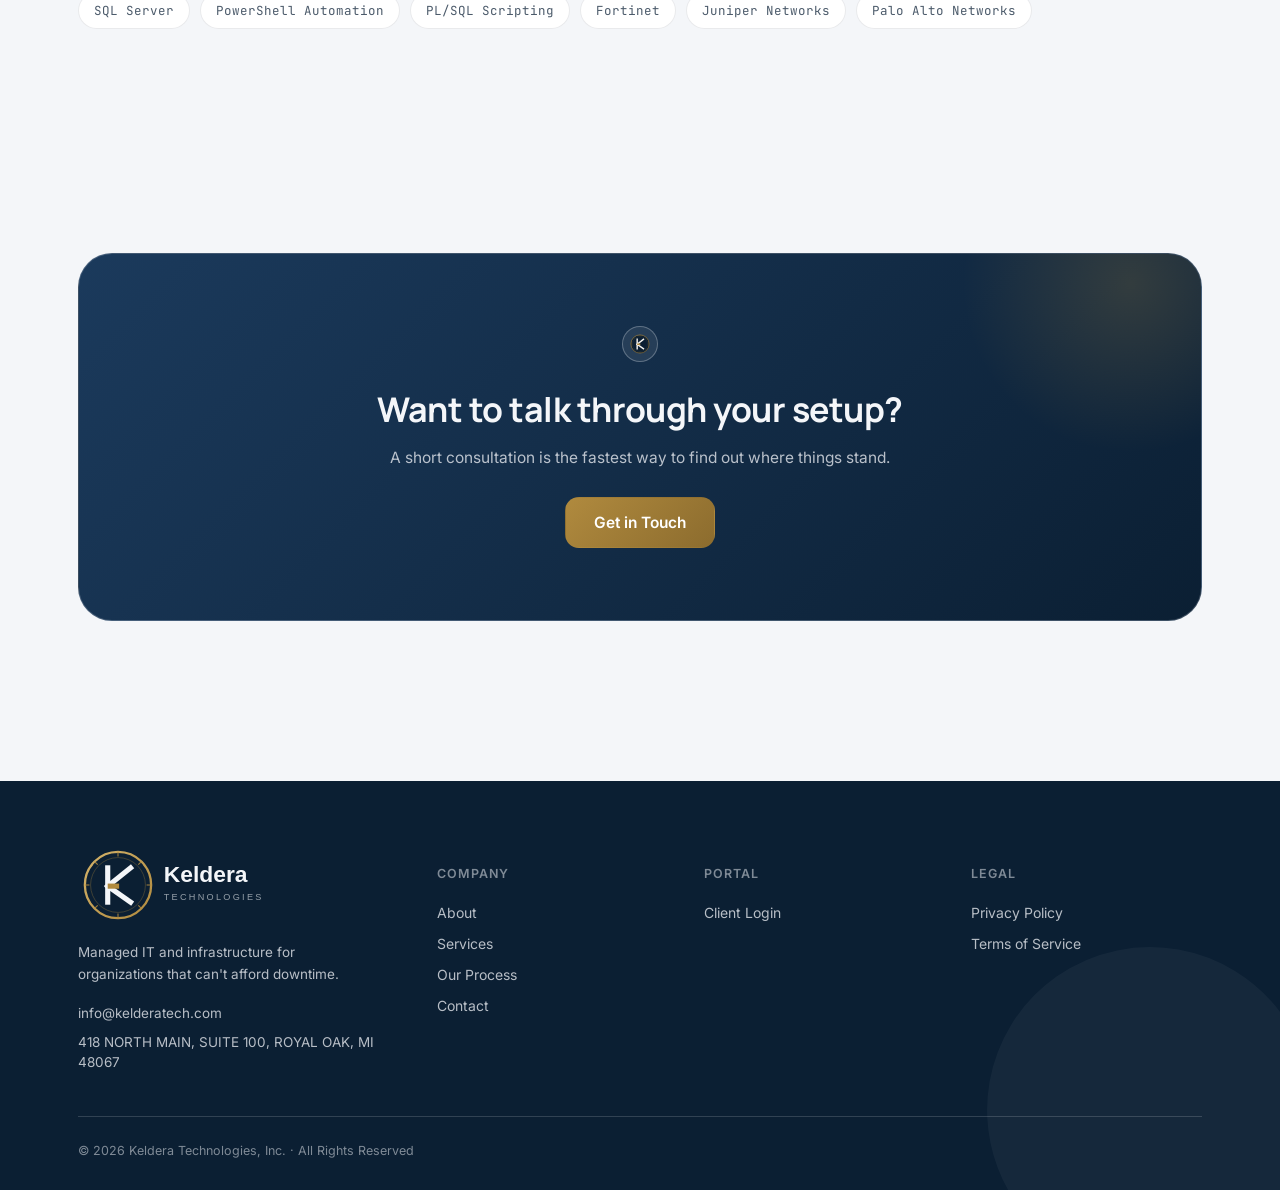
==== commit 70f7832d: "Add files via upload" ====
--- a/about.html
+++ b/about.html
@@ -3,8 +3,8 @@
 <head>
 <meta charset="UTF-8">
 <meta name="viewport" content="width=device-width, initial-scale=1.0">
-<title>About, Keldera Technologies</title>
-<meta name="description" content="Keldera Technologies is a Michigan-based managed IT and infrastructure provider built on 15+ years of hands-on experience across automotive, healthcare, distribution, and retail environments.">
+<title>About | Keldera Technologies</title>
+<meta name="description" content="Keldera Technologies is a Michigan-based managed IT and infrastructure provider built on years of hands-on experience across automotive, healthcare, distribution, and retail environments.">
 <link rel="preconnect" href="https://fonts.googleapis.com">
 <link rel="preconnect" href="https://fonts.gstatic.com" crossorigin>
 <link href="https://fonts.googleapis.com/css2?family=Manrope:wght@500;600;700;800&family=Inter:wght@400;500;600;700&family=JetBrains+Mono:wght@400;500&display=swap" rel="stylesheet">
@@ -88,7 +88,7 @@
     <div class="container">
       <p class="eyebrow reveal in">About Keldera</p>
       <h1 class="reveal in">Built on real infrastructure, not a sales deck</h1>
-      <p class="section-lead reveal in" style="margin-top:14px; margin-bottom:44px;">Keldera Technologies is a Michigan-based managed IT and infrastructure provider built on 15+ years of hands-on, enterprise-grade experience, brought to organizations that don't have an enterprise-sized IT budget.</p>
+      <p class="section-lead reveal in" style="margin-top:14px; margin-bottom:44px;">Keldera Technologies is a Michigan-based managed IT and infrastructure provider built on years of hands-on, enterprise-grade experience, brought to organizations of all sizes.</p>
     </div>
   </section>
 
@@ -234,11 +234,11 @@
           <a href="mailto:info@kelderatech.com">info@kelderatech.com</a>
           <span>418 NORTH MAIN, SUITE 100, ROYAL OAK, MI 48067</span>
         </div>
-        <div class="social-row">
+<!--         <div class="social-row">
           <a href="https://www.linkedin.com/company/keldera-technologies" target="_blank" rel="noopener" aria-label="Keldera Technologies on LinkedIn" class="social-icon">
             <svg viewBox="0 0 24 24" fill="currentColor" width="18" height="18"><path d="M4.98 3.5C4.98 4.88 3.87 6 2.5 6S0 4.88 0 3.5 1.12 1 2.5 1s2.48 1.12 2.48 2.5zM.5 8.75h4V23h-4V8.75zM8.5 8.75h3.83v1.95h.05c.53-1 1.83-2.05 3.77-2.05 4.03 0 4.77 2.65 4.77 6.1V23h-4v-6.5c0-1.55-.03-3.55-2.17-3.55-2.17 0-2.5 1.7-2.5 3.44V23h-4V8.75z"/></svg>
           </a>
-        </div>
+        </div>  -->
       </div>
       <div class="footer-col">
         <h5>Company</h5>
--- a/assets/style.css
+++ b/assets/style.css
@@ -0,0 +1,715 @@
+/* ============================================================
+   Keldera Technologies — shared stylesheet
+   Navy / Silver / Azure — cool, bright, professional brand system
+   ============================================================ */
+
+:root{
+  /* cool silver-white surfaces */
+  --bg: #F4F6F9;
+  --bg-raised: #EAEEF2;
+  --surface: #FFFFFF;
+  --surface-2: #EEF1F5;
+  --border: rgba(13,30,51,0.09);
+  --border-strong: rgba(13,30,51,0.18);
+
+  /* ink */
+  --text: #101826;
+  --text-dim: #4B5A6A;
+  --text-faint: #7C8896;
+
+  /* navy anchor */
+  --navy: #0B1F33;
+  --navy-soft: #1B3A5C;
+  --on-navy: #F4F6F9;
+  --on-navy-dim: rgba(244,246,249,0.74);
+  --on-navy-faint: rgba(244,246,249,0.5);
+  --on-navy-border: rgba(244,246,249,0.16);
+  --on-navy-border-strong: rgba(244,246,249,0.28);
+
+  /* azure — primary bright accent */
+  --azure: #B08A3E;
+  --azure-deep: #8C6C2E;
+  --azure-soft: rgba(176,138,62,0.12);
+
+  /* silver — secondary metallic accent */
+  --silver: #C7D0D9;
+  --silver-deep: #55677A;
+  --silver-soft: rgba(85,103,122,0.12);
+
+  --gradient: linear-gradient(135deg, var(--azure), var(--azure-deep));
+  --gradient-silver: linear-gradient(135deg, var(--silver), var(--silver-deep));
+  --grad-2: var(--azure);
+
+  --status-ok: #1F9D72;
+
+  --font-display: "Manrope", "Inter", -apple-system, sans-serif;
+  --font-body: "Inter", -apple-system, sans-serif;
+  --font-mono: "JetBrains Mono", "SF Mono", monospace;
+
+  --radius-sm: 12px;
+  --radius-md: 18px;
+  --radius-lg: 28px;
+  --radius-xl: 34px;
+  --nav-h: 78px;
+  --tabbar-h: 64px;
+}
+
+*{box-sizing:border-box;}
+html{scroll-behavior:smooth;}
+body{
+  margin:0;
+  background:var(--bg);
+  color:var(--text);
+  font-family:var(--font-body);
+  -webkit-font-smoothing:antialiased;
+  padding-bottom:0;
+  overflow-x:hidden;
+}
+img,svg{display:block; max-width:100%;}
+a{color:inherit; text-decoration:none;}
+h1,h2,h3,h4{font-family:var(--font-display); margin:0; letter-spacing:-0.015em;}
+p{margin:0;}
+ul{margin:0; padding:0; list-style:none;}
+.container{max-width:1180px; margin:0 auto; padding:0 28px; position:relative;}
+
+::selection{background:var(--azure); color:#fff;}
+
+:focus-visible{
+  outline:2px solid var(--azure);
+  outline-offset:3px;
+  border-radius:4px;
+}
+
+/* background — cool silver-blue aurora */
+body::before{
+  content:"";
+  position:fixed; inset:0; z-index:-2;
+  background:
+    radial-gradient(48% 34% at 10% -4%, rgba(85,103,122,0.14), transparent 62%),
+    radial-gradient(42% 30% at 96% 4%, rgba(176,138,62,0.13), transparent 60%),
+    radial-gradient(50% 40% at 50% 110%, rgba(11,31,51,0.05), transparent 65%),
+    var(--bg);
+}
+body::after{
+  content:"";
+  position:fixed; inset:0; z-index:-1; pointer-events:none;
+  opacity:0.02;
+  background-image:url("data:image/svg+xml,%3Csvg xmlns='http://www.w3.org/2000/svg' width='120' height='120'%3E%3Cfilter id='n'%3E%3CfeTurbulence type='fractalNoise' baseFrequency='0.9' numOctaves='2' stitchTiles='stitch'/%3E%3C/filter%3E%3Crect width='100%25' height='100%25' filter='url(%23n)'/%3E%3C/svg%3E");
+}
+
+/* ---------------- BRAND WATERMARK ---------------- */
+.wm-host{position:relative; overflow:hidden;}
+.watermark{
+  position:absolute; width:380px; height:380px; opacity:0.05;
+  pointer-events:none; z-index:0; display:block;
+}
+.watermark.wm-tr{top:-90px; right:-70px; transform:rotate(8deg);}
+.watermark.wm-bl{bottom:-100px; left:-90px; transform:rotate(-6deg);}
+.watermark.wm-br{bottom:-110px; right:-60px; transform:rotate(10deg);}
+.watermark.wm-navy{filter:brightness(0) invert(1); opacity:0.04;}
+.wm-host > .container{position:relative; z-index:1;}
+
+.seal-badge{
+  display:inline-flex; align-items:center; justify-content:center;
+  width:36px; height:36px; border-radius:50%; flex-shrink:0;
+  background:rgba(244,246,249,0.08); border:1px solid var(--on-navy-border-strong);
+  padding:6px;
+}
+.seal-badge img{width:100%; height:100%;}
+.seal-badge.on-light{background:var(--azure-soft); border-color:rgba(176,138,62,0.28);}
+
+/* ---------------- NAV ---------------- */
+.nav{
+  position:sticky; top:0; z-index:200;
+  height:var(--nav-h);
+  display:flex; align-items:center;
+  background:rgba(244,246,249,0.82);
+  backdrop-filter:blur(16px) saturate(160%);
+  border-bottom:1px solid var(--border);
+}
+.nav-inner{
+  width:100%;
+  display:flex; align-items:center; justify-content:space-between; gap:20px;
+}
+.brand{display:flex; align-items:center; gap:10px;}
+.brand-logo{height:80px; width:auto; display:block;}
+
+.nav-links{display:flex; align-items:center; gap:2px;}
+.nav-links > a{
+  font-size:14.5px; font-weight:500; color:var(--text-dim);
+  padding:11px 17px; border-radius:10px; position:relative;
+  transition:color .2s ease, background .2s ease;
+}
+.nav-links > a:hover{color:var(--navy); background:rgba(13,30,51,0.05);}
+.nav-links > a.active{color:var(--navy); font-weight:600;}
+.nav-links > a.active::after{
+  content:""; position:absolute; left:17px; right:17px; bottom:5px; height:2.5px;
+  background:var(--gradient); border-radius:2px;
+}
+
+/* services mega-dropdown */
+.nav-item{position:relative;}
+.dropdown-trigger{
+  display:flex; align-items:center; gap:6px;
+  font-size:14.5px; font-weight:500; color:var(--text-dim);
+  padding:11px 17px; border-radius:10px; position:relative;
+  background:none; border:none; cursor:pointer; font-family:var(--font-body);
+  transition:color .2s ease, background .2s ease;
+}
+.dropdown-trigger:hover, .dropdown-trigger.active{color:var(--navy); background:rgba(13,30,51,0.05);}
+.dropdown-trigger .chev{width:11px; height:11px; stroke:currentColor; transition:transform .22s ease;}
+.dropdown-trigger.active .chev{transform:rotate(180deg);}
+.dropdown-trigger.current{color:var(--navy); font-weight:600;}
+.dropdown-trigger.current::after{
+  content:""; position:absolute; left:17px; right:17px; bottom:5px; height:2.5px;
+  background:var(--gradient); border-radius:2px;
+}
+
+.dropdown-panel{
+  position:absolute; top:calc(100% + 10px); left:50%; transform:translate(-50%,8px);
+  width:520px; max-width:80vw;
+  background:var(--surface); border:1px solid var(--border); border-radius:var(--radius-md);
+  box-shadow:0 30px 60px -24px rgba(11,31,51,0.28);
+  padding:12px; display:grid; grid-template-columns:1fr 1fr; gap:4px;
+  opacity:0; pointer-events:none; visibility:hidden;
+  transition:opacity .2s ease, transform .2s ease, visibility 0s linear .2s;
+  z-index:250;
+}
+.dropdown-panel.wide-open, .nav-item:hover .dropdown-panel{
+  opacity:1; pointer-events:auto; visibility:visible; transform:translate(-50%,0);
+  transition:opacity .2s ease, transform .2s ease;
+}
+.dropdown-panel a{
+  display:flex; align-items:flex-start; gap:12px;
+  padding:12px; border-radius:10px; color:var(--text);
+  transition:background .18s ease;
+}
+.dropdown-panel a:hover{background:var(--surface-2);}
+.dropdown-panel a.dd-all{grid-column:1 / -1; border-bottom:1px solid var(--border); border-radius:10px 10px 0 0; margin-bottom:6px; padding-bottom:14px;}
+.dropdown-panel .dd-icon{
+  width:34px; height:34px; border-radius:9px; flex-shrink:0;
+  display:flex; align-items:center; justify-content:center;
+  background:var(--azure-soft);
+}
+.dropdown-panel .dd-icon svg{width:17px; height:17px; stroke:var(--azure-deep);}
+.dropdown-panel a:nth-child(3) .dd-icon, .dropdown-panel a:nth-child(5) .dd-icon{background:var(--silver-soft);}
+.dropdown-panel a:nth-child(3) .dd-icon svg, .dropdown-panel a:nth-child(5) .dd-icon svg{stroke:var(--silver-deep);}
+.dropdown-panel .dd-title{font-size:13.5px; font-weight:600; color:var(--navy); margin-bottom:2px;}
+.dropdown-panel .dd-desc{font-size:12px; color:var(--text-faint); line-height:1.4;}
+
+.nav-actions{display:flex; align-items:center; gap:10px;}
+
+.btn{
+  display:inline-flex; align-items:center; justify-content:center; gap:8px;
+  font-family:var(--font-body); font-weight:600; font-size:14px;
+  padding:12px 22px; border-radius:12px; cursor:pointer; border:1px solid transparent;
+  transition:transform .18s cubic-bezier(.34,1.56,.64,1), box-shadow .2s ease, background .2s ease, border-color .2s ease;
+  white-space:nowrap;
+}
+.btn:hover{transform:translateY(-2px);}
+.btn:active{transform:translateY(0px);}
+.btn-grad{
+  background:var(--gradient); color:#fff;
+}
+.btn-grad:hover{box-shadow:0 14px 28px -12px rgba(140,108,46,0.45);}
+.btn-ghost{
+  background:rgba(13,30,51,0.03); color:var(--navy); border-color:var(--border-strong);
+}
+.btn-ghost:hover{background:rgba(13,30,51,0.07); border-color:var(--azure);}
+.btn-azure{background:var(--gradient); color:#fff;}
+.btn-azure:hover{box-shadow:0 14px 28px -12px rgba(140,108,46,0.45);}
+.btn-silver{background:var(--gradient-silver); color:#fff;}
+.btn-silver:hover{box-shadow:0 14px 28px -12px rgba(85,103,122,0.4);}
+.btn-block{width:100%;}
+.btn-lg{padding:15px 28px; font-size:15.5px; border-radius:14px;}
+
+.nav-toggle{
+  display:none; width:46px; height:46px; border-radius:12px;
+  background:var(--surface); border:1px solid var(--border-strong);
+  color:var(--navy); align-items:center; justify-content:center; cursor:pointer;
+  position:relative; flex-shrink:0;
+}
+.nav-toggle:hover{border-color:var(--azure);}
+.nav-toggle .bars{width:19px; height:14px; position:relative;}
+.nav-toggle .bars span{
+  position:absolute; left:0; right:0; height:2px; border-radius:2px;
+  background:currentColor; transition:transform .28s ease, opacity .2s ease, top .28s ease;
+}
+.nav-toggle .bars span:nth-child(1){top:0;}
+.nav-toggle .bars span:nth-child(2){top:6px;}
+.nav-toggle .bars span:nth-child(3){top:12px;}
+.nav-toggle.active .bars span:nth-child(1){top:6px; transform:rotate(45deg);}
+.nav-toggle.active .bars span:nth-child(2){opacity:0;}
+.nav-toggle.active .bars span:nth-child(3){top:6px; transform:rotate(-45deg);}
+
+.nav-overlay{
+  display:none; position:fixed; inset:0; z-index:140;
+  background:rgba(11,31,51,0.32); backdrop-filter:blur(2px);
+  opacity:0; transition:opacity .25s ease;
+}
+.nav-overlay.open{display:block; opacity:1;}
+
+/* mobile services accordion (hidden on desktop) */
+.mobile-sub{display:none;}
+.mobile-sub-toggle{
+  display:none; width:100%; align-items:center; justify-content:space-between;
+  font-size:16px; font-weight:500; color:var(--text-dim);
+  padding:15px 14px; border-radius:10px; background:none; border:none;
+  border-bottom:1px solid var(--border); font-family:var(--font-body); cursor:pointer;
+}
+.mobile-sub-toggle .chev{width:13px; height:13px; stroke:currentColor; transition:transform .22s ease;}
+.mobile-sub-toggle.open .chev{transform:rotate(180deg);}
+.mobile-sub-panel{
+  display:none; max-height:0; overflow:hidden;
+  transition:max-height .3s ease;
+  padding-left:10px; border-bottom:1px solid var(--border);
+}
+.mobile-sub-panel a{
+  display:block; padding:12px 14px; font-size:14.5px; color:var(--text-dim); border-radius:8px;
+}
+
+/* ---------------- MOBILE APP TAB BAR ---------------- */
+.tabbar{
+  display:none;
+  position:fixed; bottom:0; left:0; right:0; z-index:200;
+  height:var(--tabbar-h);
+  background:rgba(255,255,255,0.94);
+  backdrop-filter:blur(16px) saturate(140%);
+  border-top:1px solid var(--border);
+  padding-bottom:env(safe-area-inset-bottom);
+  box-shadow:0 -8px 24px -16px rgba(11,31,51,0.18);
+}
+.tabbar-inner{
+  height:100%; display:grid; grid-template-columns:repeat(5,1fr);
+}
+.tab{
+  display:flex; flex-direction:column; align-items:center; justify-content:center; gap:4px;
+  color:var(--text-faint); font-size:10.5px; font-weight:500;
+}
+.tab svg{width:20px; height:20px; stroke:currentColor;}
+.tab.active{color:var(--azure);}
+.tab.active svg{stroke:var(--azure);}
+
+/* ---------------- SECTIONS ---------------- */
+main{display:block;}
+section{padding:112px 0;}
+.section-tight{padding:76px 0;}
+.section-tint-silver{background:radial-gradient(60% 60% at 50% 0%, rgba(85,103,122,0.07), transparent 70%);}
+.section-tint-azure{background:radial-gradient(60% 60% at 50% 0%, rgba(176,138,62,0.07), transparent 70%);}
+.eyebrow{
+  font-family:var(--font-mono); font-size:12px; letter-spacing:0.16em; text-transform:uppercase;
+  color:var(--silver-deep); margin:0 0 18px; display:flex; align-items:center; gap:10px;
+}
+.eyebrow.az{color:var(--azure-deep);}
+.eyebrow::before{content:""; width:9px; height:9px; border-radius:50%; background:var(--gradient-silver); display:inline-block;}
+.eyebrow.az::before{background:var(--gradient);}
+h2.h-section{
+  font-size:clamp(28px, 3.8vw, 44px); font-weight:700; line-height:1.12; letter-spacing:-0.02em;
+  color:var(--navy);
+  margin:0 0 18px;
+}
+.section-lead{font-size:17px; line-height:1.75; color:var(--text-dim); max-width:58ch; margin:0;}
+.section-head{margin-bottom:64px;}
+
+.reveal{opacity:0; transform:translateY(22px); transition:opacity .7s ease, transform .7s ease;}
+.reveal.in{opacity:1; transform:translateY(0);}
+
+/* ---------------- HERO ---------------- */
+.hero{padding:64px 0 108px; position:relative; overflow:hidden;}
+.hero::before{
+  content:""; position:absolute; top:-180px; right:-160px; width:520px; height:520px; border-radius:50%;
+  background:radial-gradient(circle, rgba(85,103,122,0.22), transparent 70%);
+  filter:blur(10px); pointer-events:none; z-index:-1;
+}
+.hero::after{
+  content:""; position:absolute; bottom:-220px; left:-180px; width:480px; height:480px; border-radius:50%;
+  background:radial-gradient(circle, rgba(176,138,62,0.16), transparent 70%);
+  filter:blur(10px); pointer-events:none; z-index:-1;
+}
+.hero-grid{display:grid; grid-template-columns:1.05fr 0.95fr; gap:60px; align-items:center;}
+h1.hero-title{
+  font-size:clamp(36px, 5.6vw, 64px); font-weight:800; line-height:1.05; letter-spacing:-0.03em;
+  color:var(--navy);
+  margin:0 0 24px;
+}
+.hero-title .grad-text{
+  background:var(--gradient); -webkit-background-clip:text; background-clip:text; color:transparent;
+}
+.hero-sub{font-size:17.5px; line-height:1.75; color:var(--text-dim); max-width:52ch; margin:0 0 36px;}
+.hero-ctas{display:flex; gap:14px; flex-wrap:wrap;}
+
+/* status / monitoring widget — signature element, kept dark to echo the seal */
+.status-card{
+  position:relative;
+  background:linear-gradient(160deg, var(--navy-soft), var(--navy) 70%);
+  border:1px solid rgba(199,208,217,0.3);
+  border-radius:var(--radius-lg);
+  padding:26px;
+  box-shadow:0 36px 70px -30px rgba(11,31,51,0.55);
+}
+.status-card::before{
+  content:"";
+  position:absolute; inset:-1px; border-radius:var(--radius-lg); padding:1px;
+  background:linear-gradient(135deg, var(--silver), var(--azure));
+  -webkit-mask:linear-gradient(#000 0 0) content-box, linear-gradient(#000 0 0);
+  -webkit-mask-composite:xor; mask-composite:exclude;
+  opacity:0.5; pointer-events:none;
+}
+.status-head{display:flex; align-items:center; justify-content:space-between; margin-bottom:20px;}
+.status-title{font-family:var(--font-mono); font-size:11.5px; letter-spacing:0.1em; text-transform:uppercase; color:var(--on-navy-dim);}
+.status-live{display:flex; align-items:center; gap:7px; font-family:var(--font-mono); font-size:11.5px; color:#5FCB99;}
+.dot-live{width:7px; height:7px; border-radius:50%; background:#5FCB99; box-shadow:0 0 0 0 rgba(95,203,153,0.6); animation:pulse 2s infinite;}
+@keyframes pulse{
+  0%{box-shadow:0 0 0 0 rgba(95,203,153,0.55);}
+  70%{box-shadow:0 0 0 10px rgba(95,203,153,0);}
+  100%{box-shadow:0 0 0 0 rgba(95,203,153,0);}
+}
+.status-grid{display:grid; grid-template-columns:1fr 1fr; gap:14px; margin-bottom:18px;}
+.status-metric{
+  background:rgba(244,246,249,0.05); border:1px solid var(--on-navy-border);
+  border-radius:var(--radius-sm); padding:16px;
+}
+.status-metric .num{font-family:var(--font-mono); font-size:23px; font-weight:600; color:var(--on-navy);}
+.status-metric .lbl{font-size:11.5px; color:var(--on-navy-faint); margin-top:3px;}
+.status-rows{display:flex; flex-direction:column; gap:10px;}
+.status-row{
+  display:flex; align-items:center; justify-content:space-between;
+  font-size:13px; padding:9px 0; border-bottom:1px dashed var(--on-navy-border);
+}
+.status-row:last-child{border-bottom:none;}
+.status-row .name{color:var(--on-navy-dim); display:flex; align-items:center; gap:8px;}
+.status-row .name .mini-dot{width:6px; height:6px; border-radius:50%; background:#5FCB99;}
+.status-row .val{font-family:var(--font-mono); color:var(--on-navy); font-size:12.5px;}
+.status-note{font-size:11px; color:var(--on-navy-faint); margin-top:16px; text-align:center;}
+
+/* about "Quick Facts" card reuses status-rows on a light card — override back to ink */
+.card .status-rows .status-row{border-bottom:1px dashed var(--border);}
+.card .status-rows .name{color:var(--text-dim);}
+.card .status-rows .name .mini-dot{background:var(--azure-deep);}
+.card .status-rows .val{color:var(--text);}
+
+/* compact spec widget — used in tech-block sections, smaller sibling of status-card */
+.spec-card{
+  position:relative;
+  background:linear-gradient(160deg, var(--navy-soft), var(--navy) 75%);
+  border:1px solid rgba(199,208,217,0.28);
+  border-radius:var(--radius-md);
+  padding:24px;
+  box-shadow:0 24px 50px -26px rgba(11,31,51,0.5);
+}
+.spec-card .spec-label{
+  font-family:var(--font-mono); font-size:11px; letter-spacing:0.12em; text-transform:uppercase;
+  color:var(--on-navy-faint); margin-bottom:14px; display:flex; align-items:center; gap:8px;
+}
+.spec-card .spec-label::before{content:""; width:7px; height:7px; border-radius:50%; background:var(--azure);}
+
+/* quick facts strip */
+.facts{
+  display:grid; grid-template-columns:repeat(4,1fr); gap:1px;
+  background:var(--border); border:1px solid var(--border); border-radius:var(--radius-md); overflow:hidden;
+}
+.fact{background:var(--surface); padding:26px 20px; text-align:center;}
+.fact .num{font-family:var(--font-mono); font-size:26px; font-weight:700; background:var(--gradient); -webkit-background-clip:text; background-clip:text; color:transparent;}
+.fact .lbl{font-size:12.5px; color:var(--text-dim); margin-top:7px;}
+
+/* ---------------- CARDS ---------------- */
+.grid-2{display:grid; grid-template-columns:repeat(2,1fr); gap:24px;}
+.grid-3{display:grid; grid-template-columns:repeat(3,1fr); gap:24px;}
+.card{
+  background:var(--surface); border:1px solid var(--border); border-radius:var(--radius-md);
+  padding:30px; box-shadow:0 4px 18px -10px rgba(11,31,51,0.09);
+  transition:transform .3s cubic-bezier(.22,1,.36,1), border-color .25s ease, box-shadow .3s ease;
+}
+.card:hover{transform:translateY(-6px); border-color:var(--border-strong); box-shadow:0 22px 40px -18px rgba(11,31,51,0.18);}
+.card-icon{
+  width:46px; height:46px; border-radius:13px; margin-bottom:20px;
+  background:var(--silver-soft); border:1px solid rgba(85,103,122,0.32);
+  display:flex; align-items:center; justify-content:center;
+}
+.card-icon svg{width:21px; height:21px; stroke:var(--silver-deep);}
+.grid-2 .card:nth-child(even) .card-icon, .grid-3 .card:nth-child(3n+2) .card-icon{
+  background:var(--azure-soft); border-color:rgba(176,138,62,0.32);
+}
+.grid-2 .card:nth-child(even) .card-icon svg, .grid-3 .card:nth-child(3n+2) .card-icon svg{stroke:var(--azure-deep);}
+.card h3{font-size:19px; font-weight:700; color:var(--navy); margin-bottom:10px;}
+.card p{font-size:14.5px; line-height:1.68; color:var(--text-dim);}
+.card .num{font-family:var(--font-mono); font-size:13px; color:var(--navy-soft); margin-bottom:12px; display:block;}
+
+/* ---------------- TECH CAPABILITY BLOCKS ---------------- */
+.tech-block{display:grid; grid-template-columns:1.1fr 0.9fr; gap:56px; align-items:center;}
+.tech-block.rev{grid-template-columns:0.9fr 1.1fr;}
+.tech-block.rev .tech-visual{order:-1;}
+.tech-block + .tech-block{margin-top:96px;}
+.tech-icon{
+  width:52px; height:52px; border-radius:14px; margin-bottom:20px;
+  background:var(--azure-soft); border:1px solid rgba(176,138,62,0.32);
+  display:flex; align-items:center; justify-content:center;
+}
+.tech-icon svg{width:24px; height:24px; stroke:var(--azure-deep);}
+.tech-block:nth-child(even) .tech-icon, .tech-block.silver-accent .tech-icon{
+  background:var(--silver-soft); border-color:rgba(85,103,122,0.32);
+}
+.tech-block:nth-child(even) .tech-icon svg, .tech-block.silver-accent .tech-icon svg{stroke:var(--silver-deep);}
+.tech-block h3{font-size:clamp(22px,2.6vw,28px); font-weight:700; color:var(--navy); margin-bottom:14px;}
+.tech-block > div > p.tech-desc{font-size:15.5px; line-height:1.75; color:var(--text-dim); margin-bottom:22px; max-width:52ch;}
+.tech-list{display:flex; flex-direction:column; gap:12px;}
+.tech-list li{
+  display:flex; align-items:flex-start; gap:11px; font-size:14.5px; line-height:1.6; color:var(--text-dim);
+}
+.tech-list li::before{
+  content:""; flex-shrink:0; width:7px; height:7px; border-radius:50%; margin-top:8px;
+  background:var(--gradient);
+}
+
+/* ---------------- OUR PROCESS ---------------- */
+.process-intro{max-width:74ch; font-size:16.5px; line-height:1.8; color:var(--text-dim); margin-bottom:56px;}
+.process-grid{display:grid; grid-template-columns:repeat(5,1fr); gap:18px; position:relative;}
+.process-step{
+  background:var(--surface); border:1px solid var(--border); border-radius:var(--radius-md);
+  padding:24px 20px; position:relative;
+  box-shadow:0 4px 18px -10px rgba(11,31,51,0.08);
+  transition:transform .3s ease, box-shadow .3s ease;
+}
+.process-step:hover{transform:translateY(-5px); box-shadow:0 20px 36px -16px rgba(11,31,51,0.16);}
+.process-num{
+  font-family:var(--font-mono); font-size:12px; font-weight:600; color:#fff;
+  width:28px; height:28px; border-radius:50%; background:var(--gradient);
+  display:flex; align-items:center; justify-content:center; margin-bottom:16px;
+}
+.process-step:nth-child(even) .process-num{background:var(--gradient-silver);}
+.process-step h4{font-size:15.5px; font-weight:700; color:var(--navy); margin-bottom:8px; line-height:1.3;}
+.process-step p{font-size:13px; line-height:1.6; color:var(--text-dim);}
+.process-connector{
+  position:absolute; top:38px; left:0; right:0; height:1px;
+  background:repeating-linear-gradient(90deg, var(--border-strong) 0 8px, transparent 8px 16px);
+  z-index:-1;
+}
+
+/* ---------------- TESTIMONIAL ---------------- */
+.testimonial{
+  background:var(--surface); border:1px solid var(--border); border-radius:var(--radius-lg);
+  padding:40px; box-shadow:0 4px 18px -10px rgba(11,31,51,0.09); position:relative;
+}
+.testimonial::before{
+  content:"“"; position:absolute; top:16px; left:30px; font-family:var(--font-display);
+  font-size:72px; color:rgba(13,30,51,0.12); line-height:1;
+}
+.testimonial blockquote{
+  margin:0 0 22px; padding-top:20px; font-family:var(--font-display); font-size:20px; font-weight:600;
+  line-height:1.5; color:var(--navy); font-style:normal;
+}
+.testimonial .who{display:flex; align-items:center; gap:12px;}
+.testimonial .who-mark{
+  width:42px; height:42px; border-radius:50%; background:var(--gradient);
+  display:flex; align-items:center; justify-content:center;
+  font-family:var(--font-display); font-weight:700; color:#fff; font-size:15px; flex-shrink:0;
+}
+.testimonial .who-name{font-size:14.5px; font-weight:600; color:var(--navy);}
+.testimonial .who-role{font-size:12.5px; color:var(--text-faint);}
+
+/* ---------------- TIMELINE (about) ---------------- */
+.timeline{position:relative; padding-left:28px; border-left:1px solid var(--border);}
+.t-item{position:relative; padding-bottom:36px;}
+.t-item:last-child{padding-bottom:0;}
+.t-item::before{
+  content:""; position:absolute; left:-33px; top:3px; width:11px; height:11px; border-radius:50%;
+  background:var(--bg); border:2px solid var(--silver-deep);
+}
+.t-date{font-family:var(--font-mono); font-size:12px; color:var(--navy-soft); margin-bottom:6px;}
+.t-item h4{font-size:17px; font-weight:700; color:var(--navy); margin-bottom:3px;}
+.t-org{font-size:13px; color:var(--text-faint); margin-bottom:8px;}
+.t-item p{font-size:14px; line-height:1.6; color:var(--text-dim); max-width:60ch;}
+
+/* pills */
+.pill-grid{display:flex; flex-wrap:wrap; gap:10px;}
+.pill{
+  font-family:var(--font-mono); font-size:12.5px; padding:9px 15px; border-radius:22px;
+  background:var(--surface); border:1px solid var(--border); color:var(--text-dim);
+  transition:border-color .2s ease, color .2s ease;
+}
+.pill:hover{border-color:var(--azure); color:var(--navy);}
+
+/* ---------------- PHOTO GALLERY (branded duotone treatment) ---------------- */
+.photo-grid{display:grid; grid-template-columns:repeat(4,1fr); gap:20px;}
+.photo-grid.cols-2{grid-template-columns:repeat(2,1fr);}
+.photo-card{
+  position:relative; border-radius:var(--radius-md); overflow:hidden;
+  border:1px solid var(--border); aspect-ratio:4/5; background:var(--surface);
+  box-shadow:0 4px 18px -10px rgba(11,31,51,0.12);
+  transition:transform .3s ease, box-shadow .3s ease;
+}
+.photo-card:hover{transform:translateY(-4px); box-shadow:0 20px 36px -16px rgba(11,31,51,0.22);}
+.photo-grid.cols-2 .photo-card{aspect-ratio:5/4;}
+.photo-card img{width:100%; height:100%; object-fit:cover; display:block; transition:transform .5s ease, filter .4s ease; filter:grayscale(20%) saturate(92%) contrast(1.03);}
+.photo-card:hover img{transform:scale(1.06); filter:grayscale(0%) saturate(100%) contrast(1.03);}
+.photo-card::after{
+  content:""; position:absolute; inset:0; z-index:1; pointer-events:none;
+  background:linear-gradient(160deg, rgba(11,31,51,0.30), rgba(176,138,62,0.12) 60%, transparent 100%);
+  mix-blend-mode:multiply; transition:opacity .4s ease;
+}
+.photo-card:hover::after{opacity:0.55;}
+.photo-card .cap{
+  position:absolute; left:0; right:0; bottom:0; padding:18px 16px 14px; z-index:2;
+  font-family:var(--font-mono); font-size:11.5px; letter-spacing:0.02em; color:var(--on-navy);
+  background:linear-gradient(180deg, transparent, rgba(11,31,51,0.92) 70%);
+}
+.photo-banner{
+  border-radius:var(--radius-lg); overflow:hidden; border:1px solid var(--border);
+  margin-bottom:8px; position:relative;
+  box-shadow:0 4px 18px -10px rgba(11,31,51,0.12);
+}
+.photo-banner img{width:100%; height:320px; object-fit:cover; display:block; filter:grayscale(15%) saturate(94%) contrast(1.03);}
+.photo-banner::after{
+  content:""; position:absolute; inset:0; z-index:1; pointer-events:none;
+  background:linear-gradient(160deg, rgba(11,31,51,0.32), rgba(176,138,62,0.1) 55%, transparent 100%);
+  mix-blend-mode:multiply;
+}
+.photo-banner .cap{
+  position:absolute; left:0; right:0; bottom:0; padding:22px 28px; z-index:2;
+  font-family:var(--font-mono); font-size:12px; letter-spacing:0.04em; color:var(--on-navy);
+  background:linear-gradient(180deg, transparent, rgba(11,31,51,0.85));
+}
+
+/* ---------------- CTA BAND (navy, echoes the seal) ---------------- */
+.cta-band{
+  border-radius:var(--radius-xl); padding:72px 44px; text-align:center; position:relative; overflow:hidden;
+  background:linear-gradient(135deg, var(--navy-soft), var(--navy));
+  border:1px solid rgba(199,208,217,0.25);
+}
+.cta-band::before{
+  content:""; position:absolute; top:-140px; right:-100px; width:340px; height:340px; border-radius:50%;
+  background:radial-gradient(circle, rgba(176,138,62,0.22), transparent 70%); pointer-events:none;
+}
+.cta-seal{margin:0 auto 20px;}
+.cta-band h2{font-size:clamp(25px,3.2vw,34px); margin-bottom:16px; color:var(--on-navy); position:relative;}
+.cta-band p{color:var(--on-navy-dim); max-width:52ch; margin:0 auto 30px; font-size:15.5px; position:relative;}
+.cta-band .btn-ghost{background:rgba(244,246,249,0.06); color:var(--on-navy); border-color:var(--on-navy-border-strong);}
+.cta-band .btn-ghost:hover{background:rgba(244,246,249,0.12); border-color:var(--silver);}
+.cta-band > *{position:relative;}
+
+/* ---------------- FOOTER (navy, letterhead style) ---------------- */
+footer{background:var(--navy); padding:64px 0 32px; margin-top:48px; position:relative; overflow:hidden;}
+.footer-grid{display:grid; grid-template-columns:1.4fr 1fr 1fr 1fr; gap:36px; margin-bottom:44px;}
+.footer-brand p{font-size:13.5px; color:var(--on-navy-dim); margin-top:16px; max-width:32ch; line-height:1.65;}
+.footer-contact{margin-top:18px; display:flex; flex-direction:column; gap:8px;}
+.footer-contact a, .footer-contact span{font-size:13.5px; color:var(--on-navy-dim); line-height:1.5;}
+.footer-contact a:hover{color:var(--azure);}
+.social-row{display:flex; gap:10px; margin-top:20px;}
+.social-icon{
+  display:flex; align-items:center; justify-content:center;
+  width:36px; height:36px; border-radius:50%;
+  border:1px solid var(--on-navy-border-strong); color:var(--on-navy-dim);
+  transition:background .2s ease, border-color .2s ease, color .2s ease;
+}
+.social-icon:hover{background:rgba(244,246,249,0.08); border-color:var(--azure); color:var(--on-navy);}
+.footer-col h5{font-size:12.5px; text-transform:uppercase; letter-spacing:0.08em; color:var(--on-navy-faint); margin-bottom:16px; font-weight:600;}
+.footer-col a{display:block; font-size:14px; color:var(--on-navy-dim); padding:7px 0;}
+.footer-col a:hover{color:var(--azure);}
+.footer-bottom{
+  display:flex; justify-content:space-between; align-items:center; flex-wrap:wrap; gap:10px;
+  padding-top:26px; border-top:1px solid var(--on-navy-border);
+  font-size:12.5px; color:var(--on-navy-faint);
+}
+
+/* ---------------- FORMS (contact / login) ---------------- */
+.form-card{
+  background:var(--surface); border:1px solid var(--border); border-radius:var(--radius-lg);
+  padding:36px; max-width:480px; box-shadow:0 4px 18px -10px rgba(11,31,51,0.09);
+}
+.field{margin-bottom:20px;}
+.field label{display:block; font-size:13px; font-weight:500; color:var(--text-dim); margin-bottom:8px;}
+.field input, .field textarea{
+  width:100%; background:var(--bg); border:1px solid var(--border-strong);
+  border-radius:12px; padding:13px 15px; color:var(--text); font-family:var(--font-body); font-size:14.5px;
+  transition:border-color .2s ease, background .2s ease;
+}
+.field input:focus, .field textarea:focus{
+  outline:none; border-color:var(--azure); background:var(--surface);
+}
+.field textarea{resize:vertical; min-height:110px;}
+.form-note{font-size:12.5px; color:var(--text-faint); margin-top:18px; text-align:center;}
+.form-status{font-size:13.5px; margin-top:14px; text-align:center; display:none;}
+.form-status.show{display:block;}
+
+.simple-page{padding:132px 0 96px; position:relative;}
+.simple-page h1{font-size:clamp(30px,4.4vw,44px); font-weight:800; color:var(--navy); margin-bottom:12px;}
+.simple-page .updated{font-family:var(--font-mono); font-size:12.5px; color:var(--text-faint); margin-bottom:48px;}
+.legal-body h2{font-size:20px; color:var(--navy); margin:38px 0 12px; font-weight:700;}
+.legal-body p, .legal-body li{font-size:14.5px; line-height:1.78; color:var(--text-dim); margin-bottom:12px;}
+.legal-body ul{padding-left:20px; list-style:disc;}
+.legal-body strong{color:var(--text);}
+
+/* login gateway */
+.gate-card{
+  max-width:440px; margin:0 auto; text-align:center;
+  background:var(--surface); border:1px solid var(--border-strong); border-radius:var(--radius-lg);
+  padding:48px 36px; position:relative; box-shadow:0 4px 18px -10px rgba(11,31,51,0.09);
+}
+.gate-mark{width:68px; height:auto; margin:0 auto 24px;}
+.gate-card h1{font-size:25px; font-weight:800; color:var(--navy); margin-bottom:12px;}
+.gate-card p{font-size:14.5px; color:var(--text-dim); line-height:1.65; margin-bottom:28px;}
+
+/* ---------------- RESPONSIVE ---------------- */
+@media (max-width:1000px){
+  .dropdown-panel{width:460px;}
+}
+@media (max-width:900px){
+  .hero-grid{grid-template-columns:1fr;}
+  .grid-2, .grid-3{grid-template-columns:1fr;}
+  .facts{grid-template-columns:repeat(2,1fr);}
+  .footer-grid{grid-template-columns:1fr 1fr; row-gap:32px;}
+  .photo-grid{grid-template-columns:repeat(2,1fr);}
+  .photo-grid.cols-2{grid-template-columns:1fr;}
+  .photo-banner img{height:240px;}
+  .tech-block, .tech-block.rev{grid-template-columns:1fr; gap:32px;}
+  .tech-block.rev .tech-visual{order:0;}
+  .tech-block + .tech-block{margin-top:64px;}
+  .process-grid{grid-template-columns:repeat(2,1fr);}
+  .process-connector{display:none;}
+}
+@media (max-width:760px){
+  :root{--nav-h:66px;}
+  .brand-logo{height:64px;}
+  .container{padding:0 20px;}
+  .nav-item{display:none;}
+  .nav-links{
+    position:fixed; top:var(--nav-h); left:0; right:0;
+    max-height:calc(100vh - var(--nav-h)); overflow-y:auto;
+    background:var(--surface);
+    border-bottom:1px solid var(--border);
+    box-shadow:0 20px 40px -20px rgba(11,31,51,0.25);
+    flex-direction:column; align-items:stretch; padding:10px 14px 18px; gap:2px;
+    transform:translateY(-8px); opacity:0; visibility:hidden;
+    transition:transform .25s ease, opacity .22s ease, visibility 0s linear .25s; z-index:150;
+  }
+  .nav-links.open{transform:translateY(0); opacity:1; visibility:visible; transition:transform .25s ease, opacity .22s ease;}
+  .nav-links > a{padding:15px 14px; font-size:16px; border-radius:10px; border-bottom:1px solid var(--border);}
+  .nav-links > a.active::after{display:none;}
+  .nav-links > a.active{background:var(--azure-soft);}
+  .mobile-sub-toggle{display:flex;}
+  .mobile-sub-panel.open{display:block; max-height:400px;}
+  .nav-toggle{display:flex;}
+  .nav-actions .btn-ghost{display:none;}
+  .tabbar{display:block;}
+  body{padding-bottom:calc(var(--tabbar-h) + env(safe-area-inset-bottom));}
+  section{padding:64px 0;}
+  .section-tight{padding:52px 0;}
+  .simple-page{padding:104px 0 68px;}
+  .footer-grid{grid-template-columns:1fr; gap:30px; text-align:left;}
+  .cta-band{padding:48px 26px;}
+  .testimonial{padding:28px 24px;}
+  .testimonial blockquote{font-size:17.5px;}
+  .section-head{margin-bottom:44px;}
+  .process-grid{grid-template-columns:1fr;}
+  .watermark{width:220px; height:220px;}
+}
+@media (max-width:420px){
+  .hero-ctas .btn{width:100%;}
+  .hero-ctas{flex-direction:column;}
+}
+@media (prefers-reduced-motion:reduce){
+  html{scroll-behavior:auto;}
+  .reveal{opacity:1; transform:none; transition:none;}
+  .dot-live{animation:none;}
+  .card{transition:none;}
+}
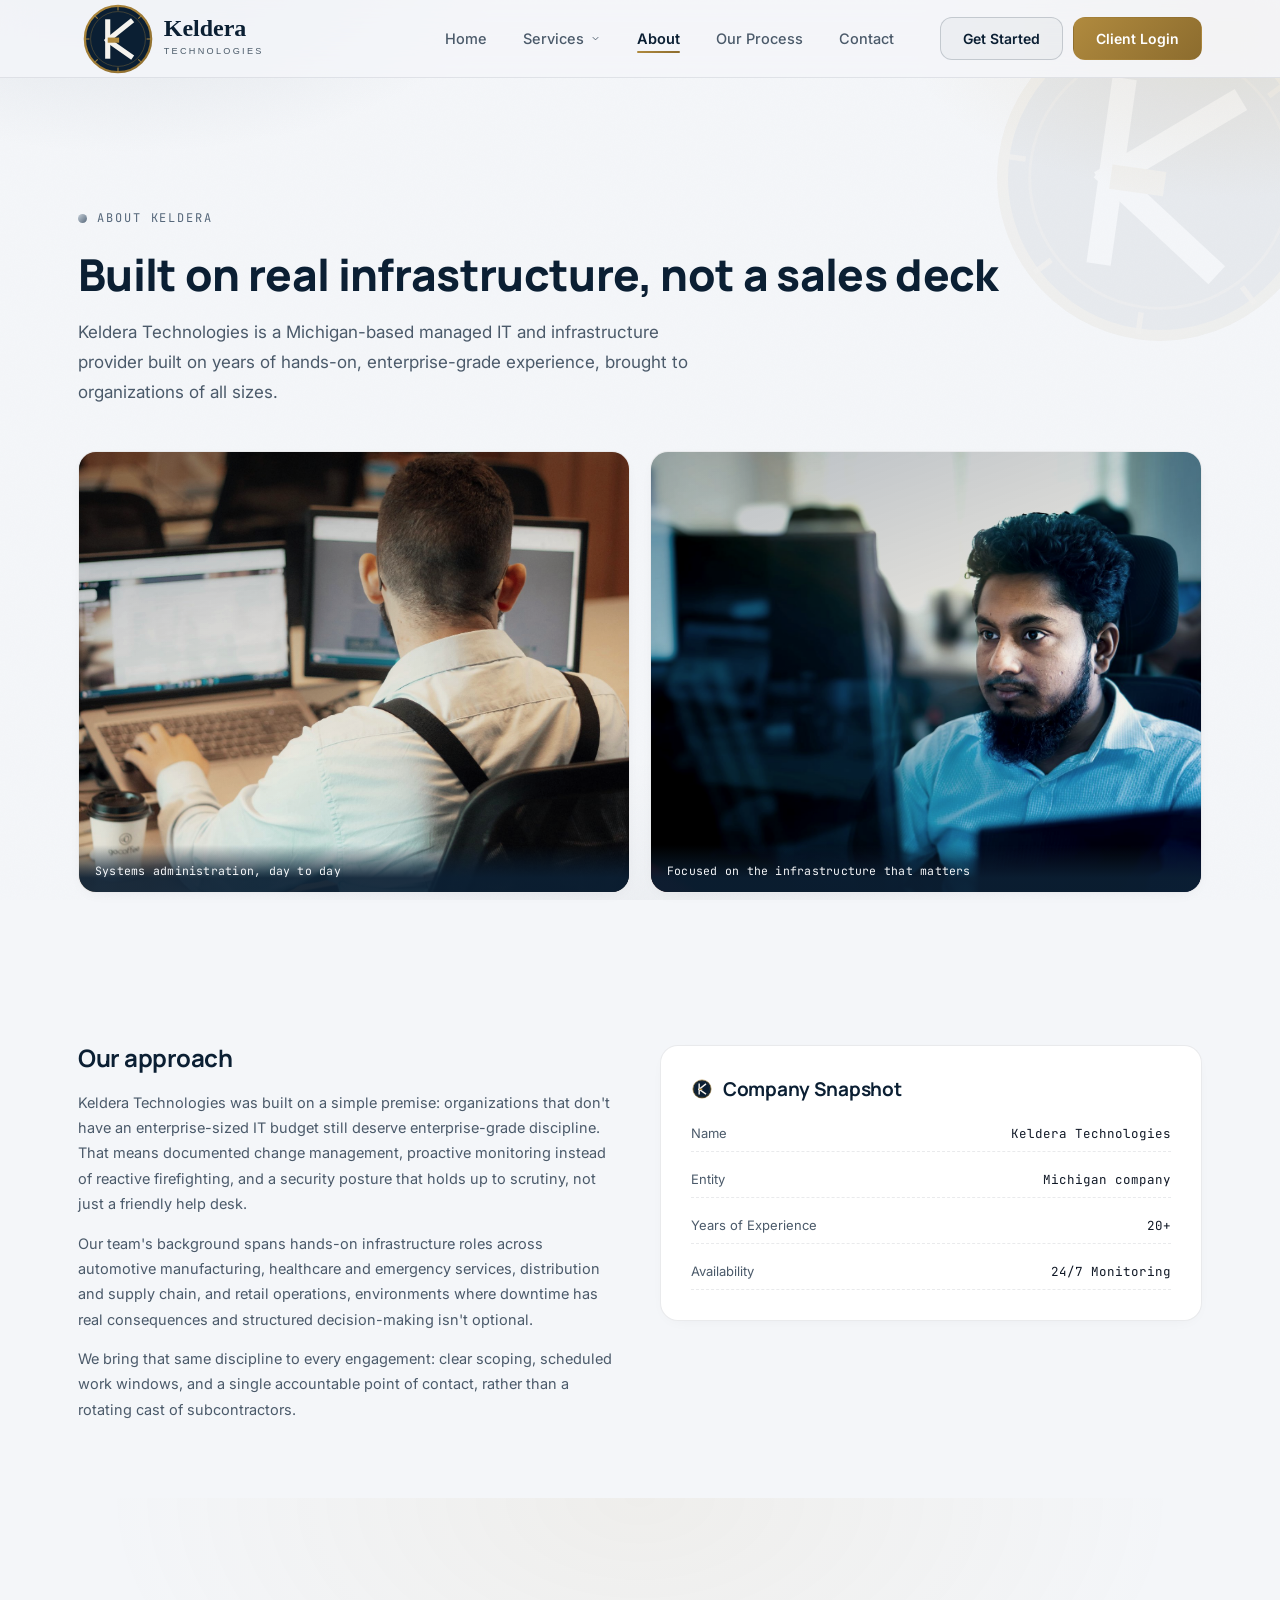
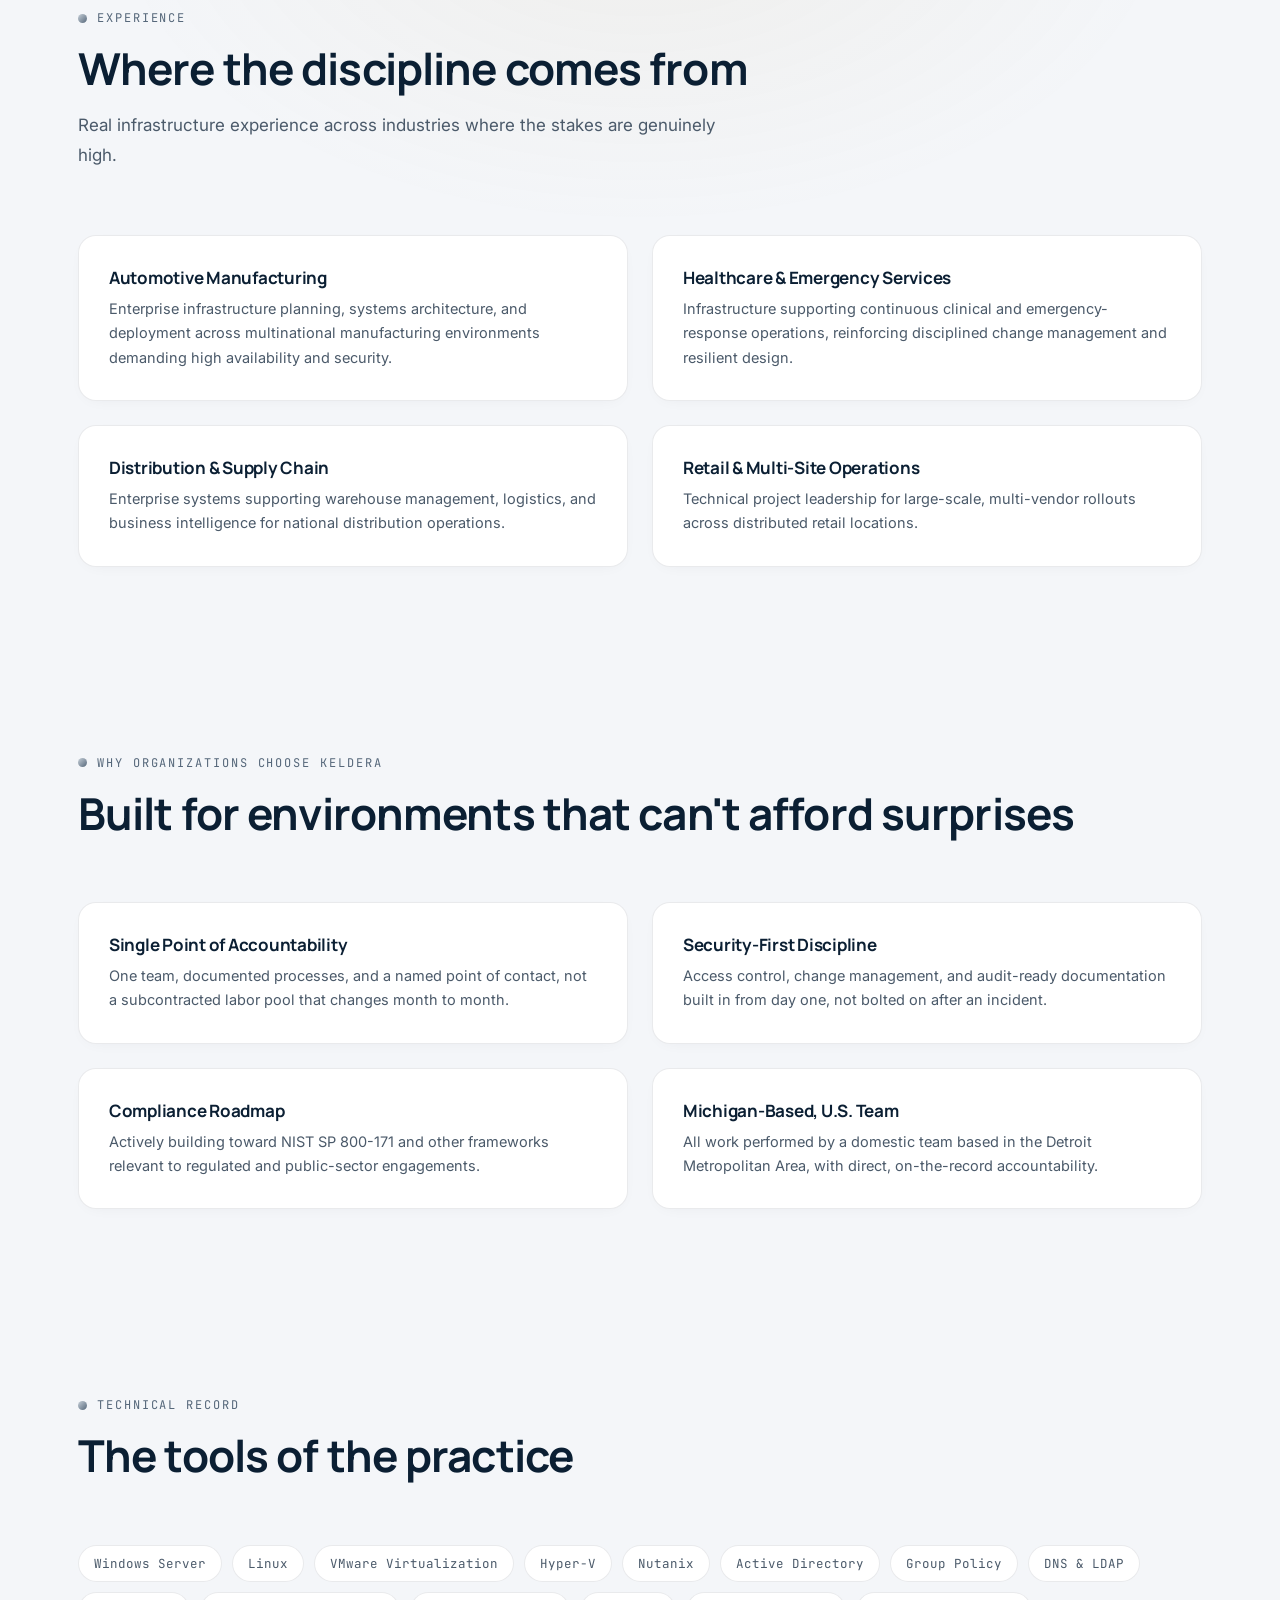
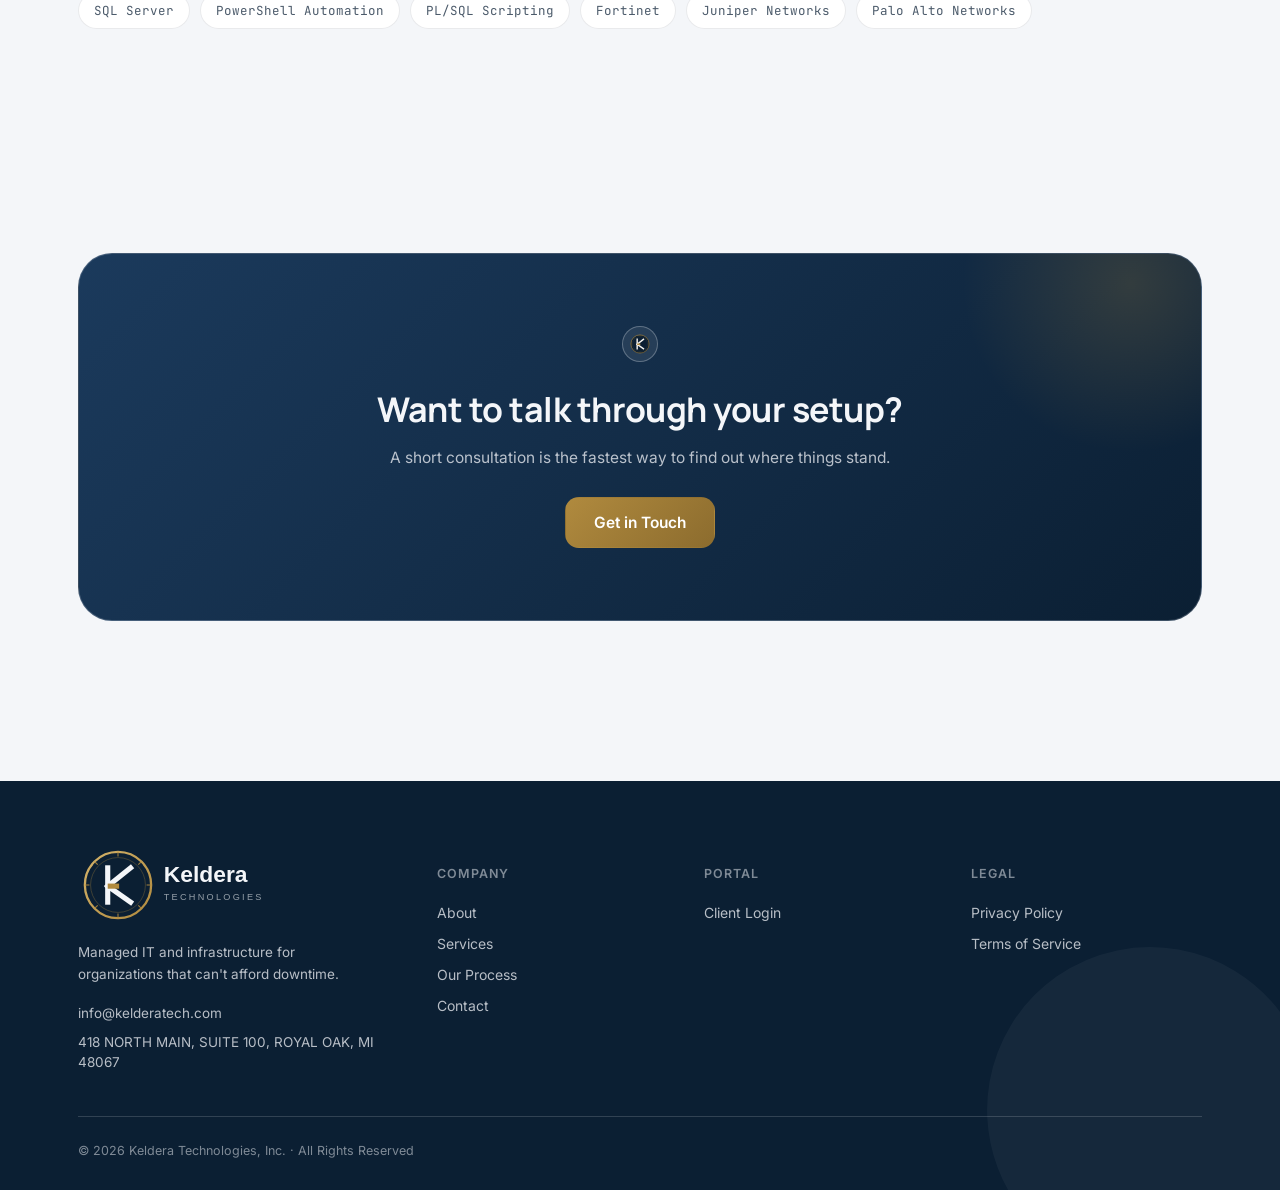
==== commit 0ede1ec7: "Update about.html" ====
--- a/about.html
+++ b/about.html
@@ -29,7 +29,7 @@
         <div class="dropdown-panel">
           <a href="services.html" class="dd-all">
             <div class="dd-icon"><svg viewBox="0 0 24 24" fill="none" stroke="currentColor" stroke-width="1.8"><rect x="3" y="4" width="18" height="12" rx="2"/><path d="M8 20h8M12 16v4"/></svg></div>
-            <div><div class="dd-title">All Services</div><div class="dd-desc">The full overview of what we manage, end to end.</div></div>
+            <div><div class="dd-title">All Services</div><div class="dd-desc">The full overview of what we manage, end-to-end.</div></div>
           </a>
           <a href="services.html#virtualization">
             <div class="dd-icon"><svg viewBox="0 0 24 24" fill="none" stroke="currentColor" stroke-width="1.8"><rect x="2" y="3" width="20" height="14" rx="2"/><path d="M8 21h8M12 17v4"/></svg></div>
@@ -119,9 +119,9 @@
         <div class="card">
           <h3 style="margin-bottom:14px; display:flex; align-items:center; gap:10px;"><img src="assets/img/favicon.svg" alt="" style="width:22px;height:22px;">Company Snapshot</h3>
           <div class="status-rows">
-            <div class="status-row"><span class="name">Based In</span><span class="val">Detroit Metro, MI</span></div>
-            <div class="status-row"><span class="name">Entity</span><span class="val">Michigan Corporation</span></div>
-            <div class="status-row"><span class="name">Years of Experience</span><span class="val">15+</span></div>
+            <div class="status-row"><span class="name">Name</span><span class="val">Keldera Technologies</span></div>
+            <div class="status-row"><span class="name">Entity</span><span class="val">Michigan company</span></div>
+            <div class="status-row"><span class="name">Years of Experience</span><span class="val">20+</span></div>
             <div class="status-row"><span class="name">Availability</span><span class="val">24/7 Monitoring</span></div>
           </div>
         </div>
